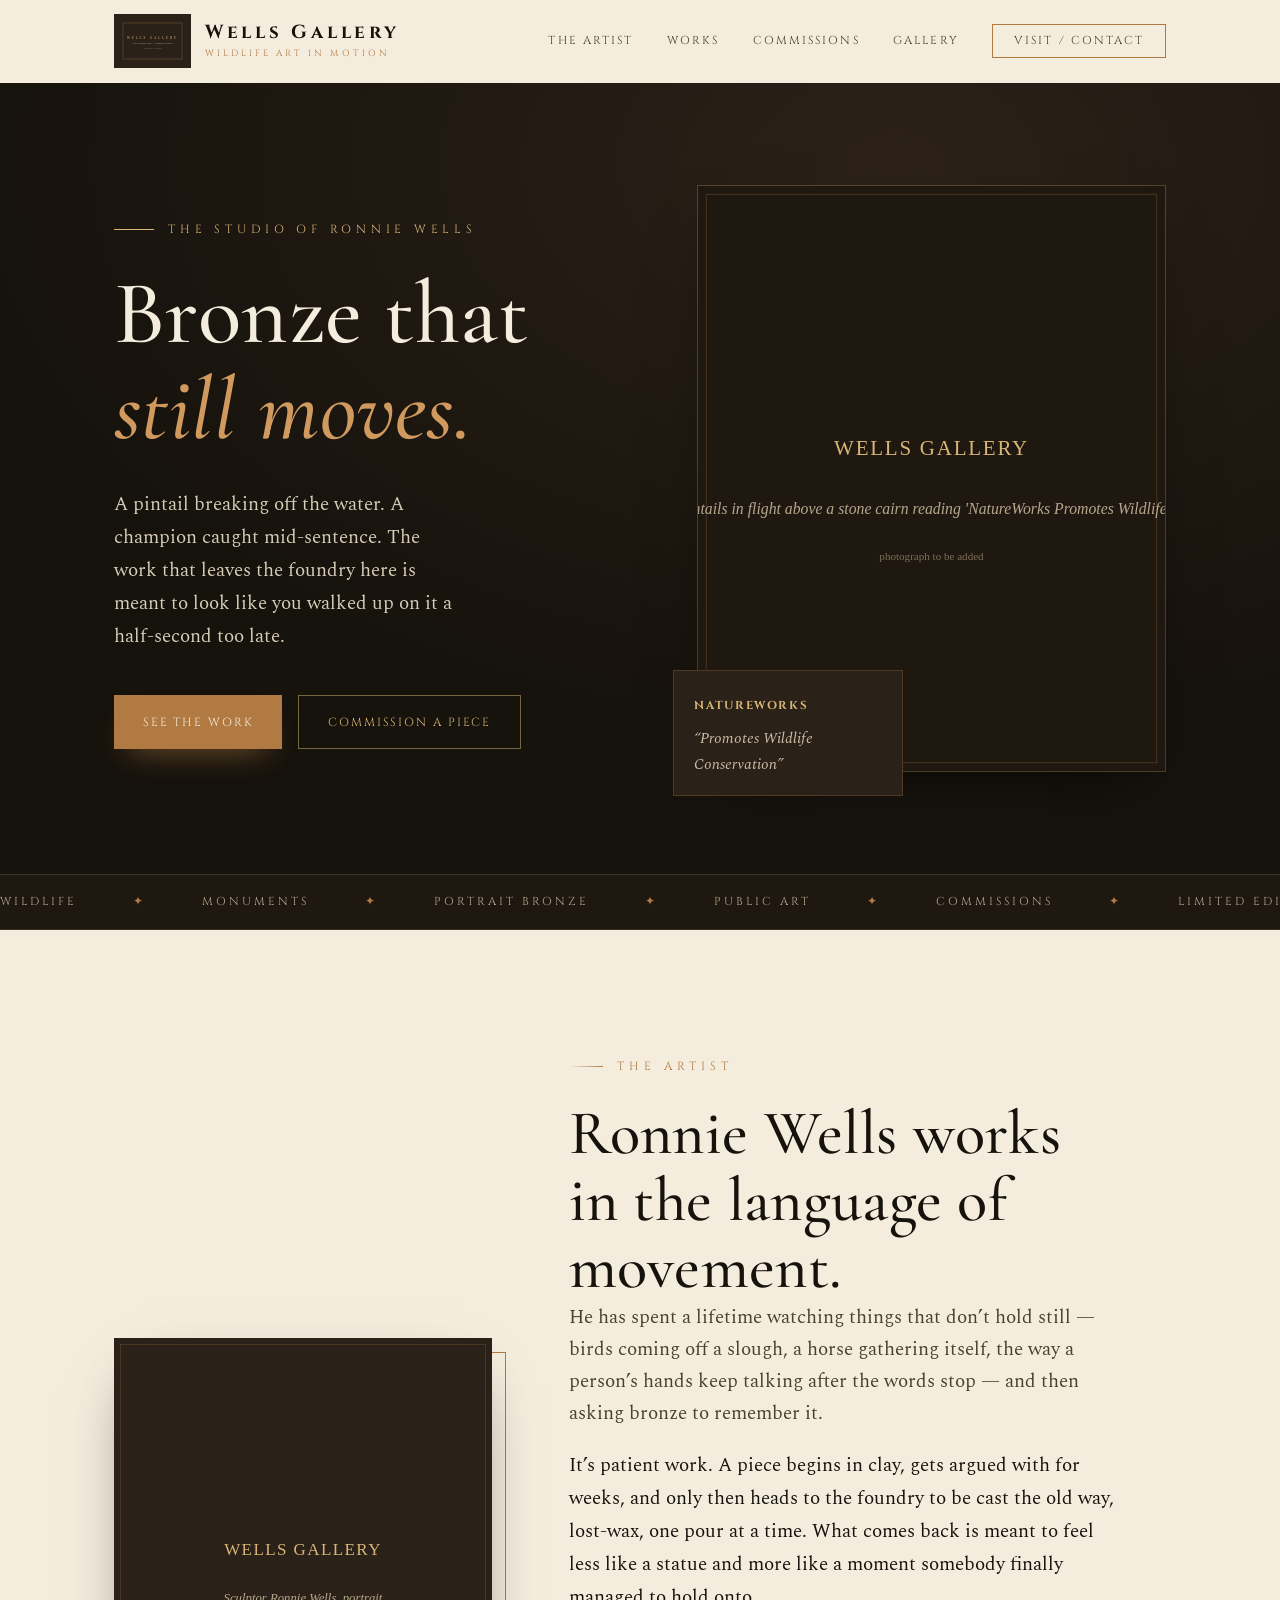
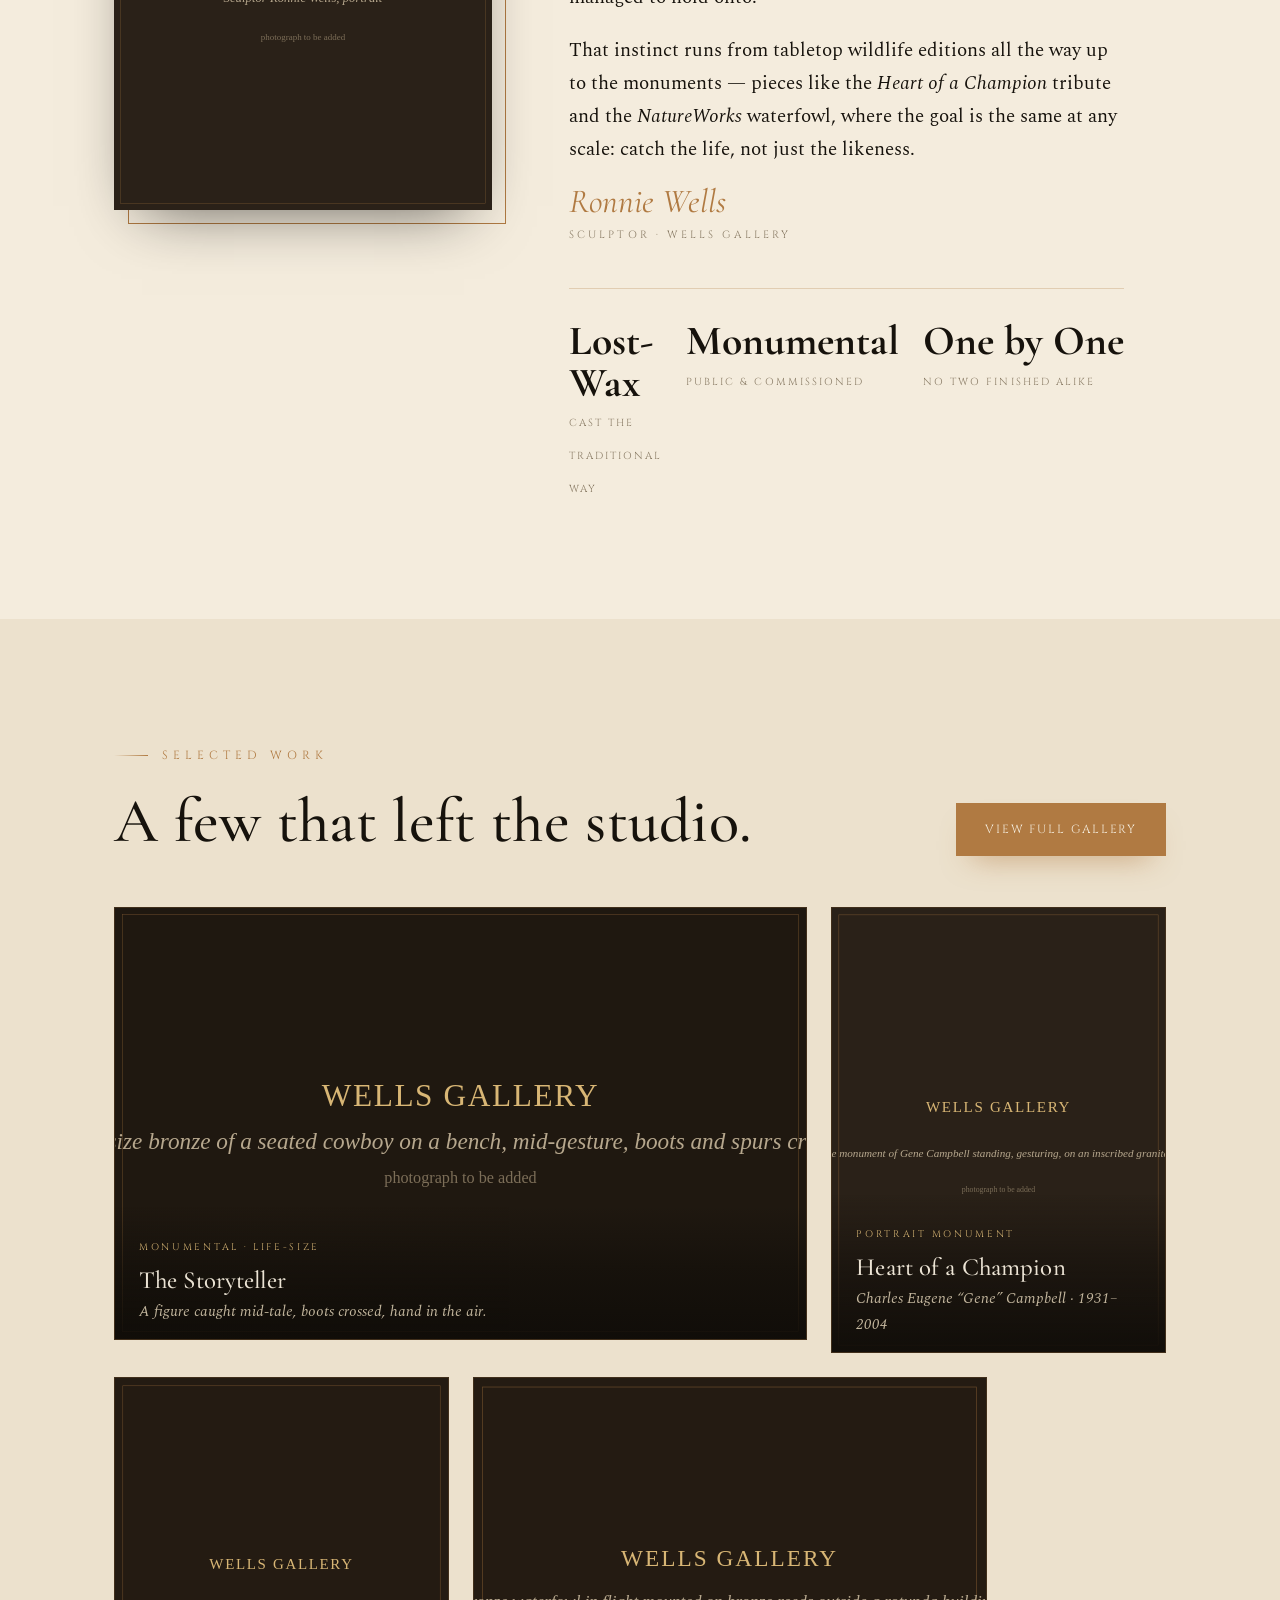
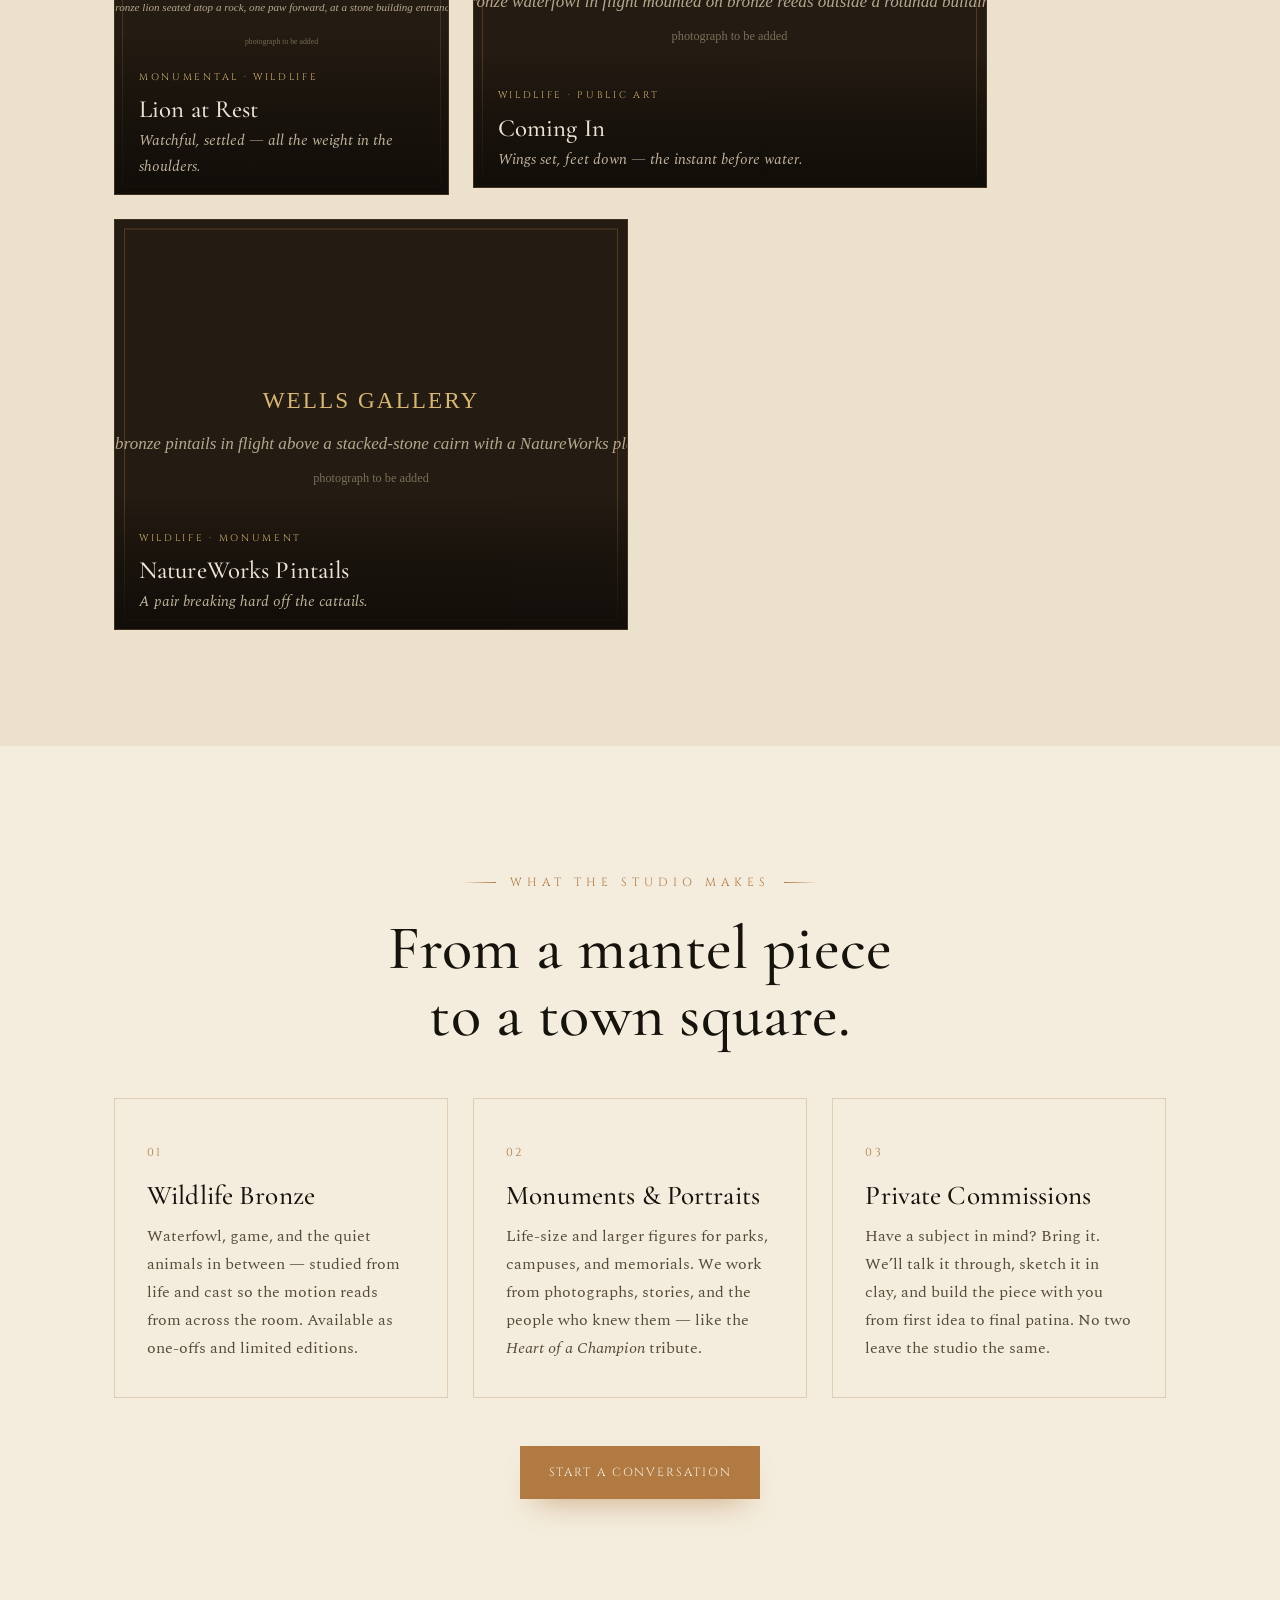
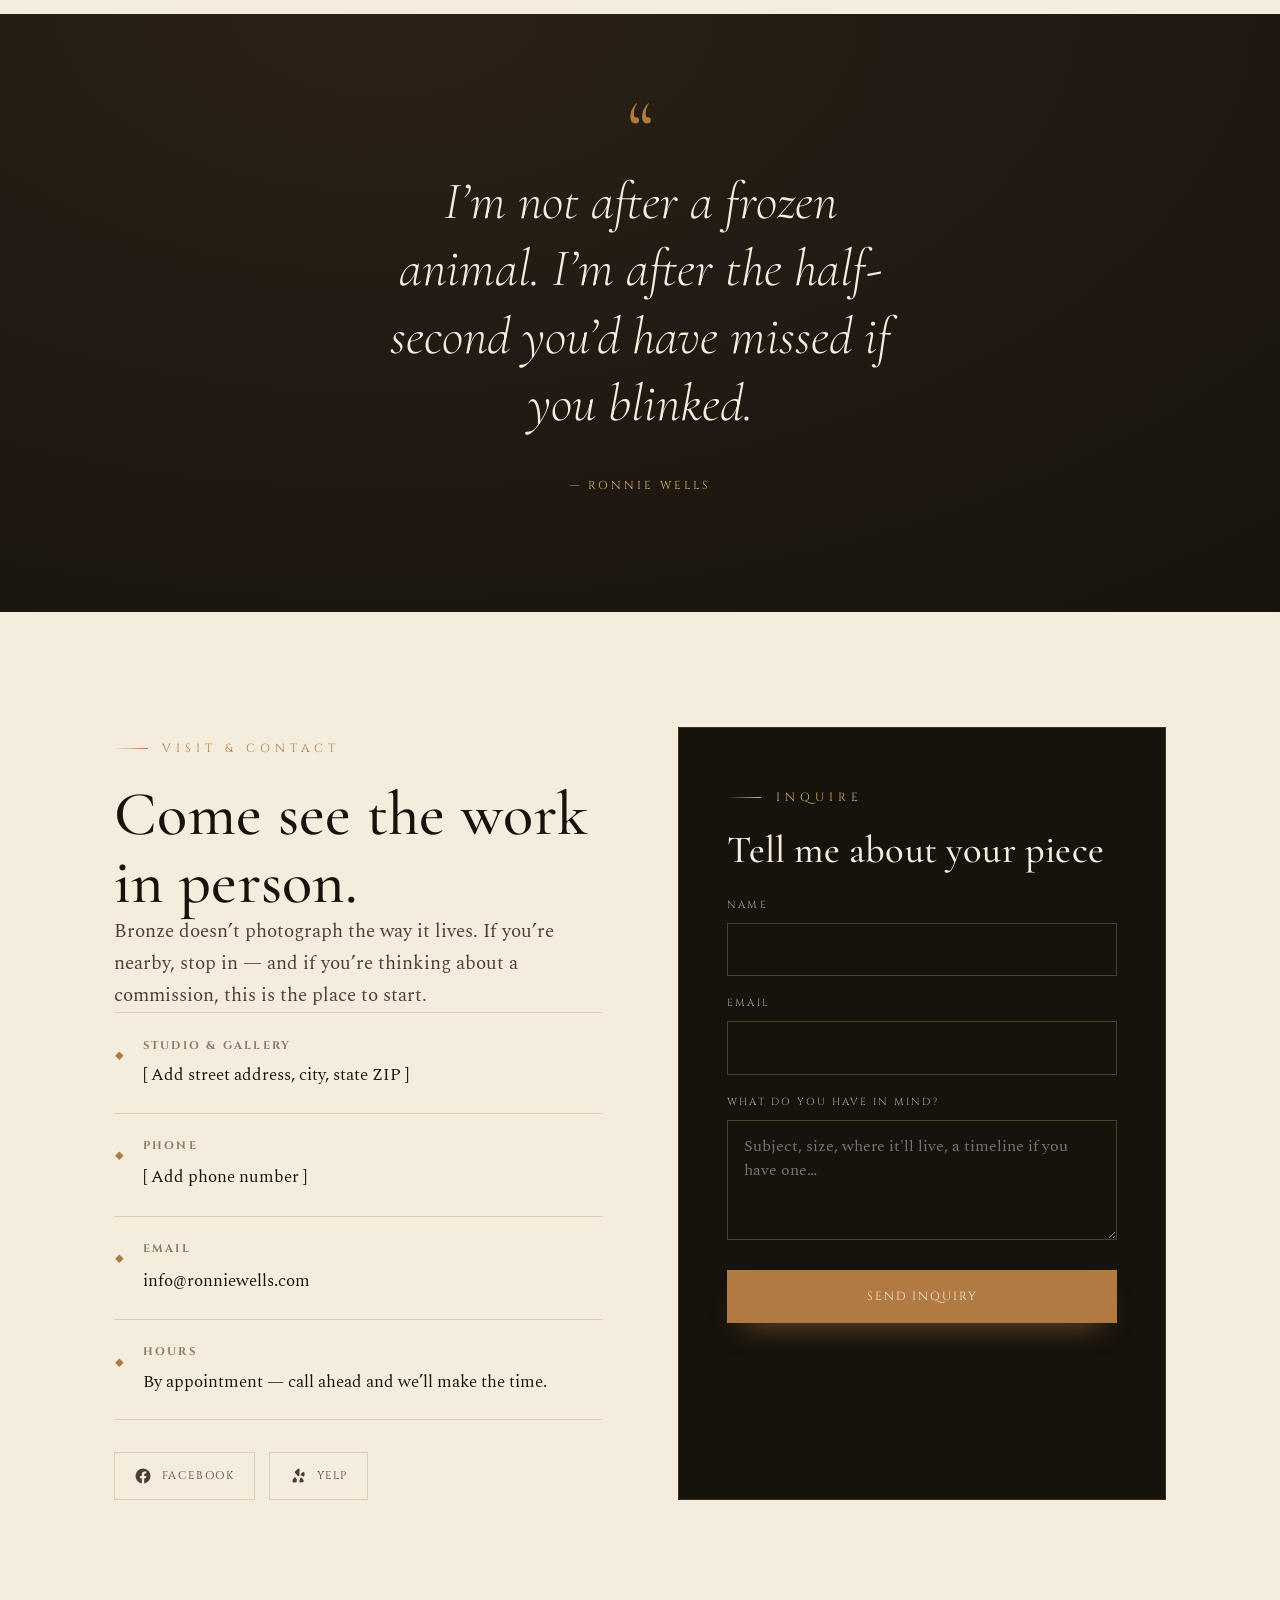
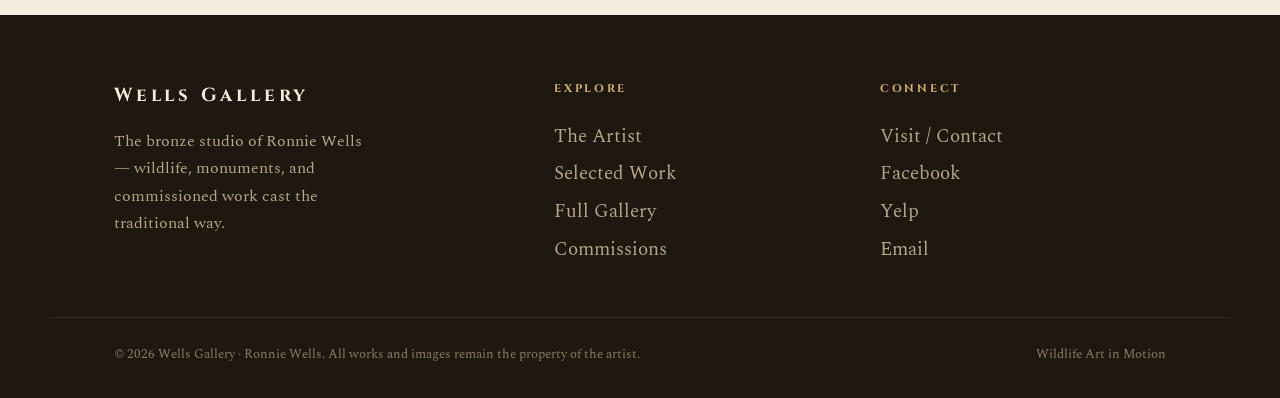
==== index.html @ 2840b17d "Build redesigned Wells Gallery website Rebuild ronniewells.com (Wells Gallery — Ronnie Wells, Wildli" ====
<!DOCTYPE html>
<html lang="en">
<head>
<meta charset="UTF-8">
<meta name="viewport" content="width=device-width, initial-scale=1.0">
<title>Wells Gallery — Wildlife Art in Motion | Bronze Sculpture by Ronnie Wells</title>
<meta name="description" content="Wells Gallery is the bronze studio of sculptor Ronnie Wells — wildlife, monumental, and commissioned bronze work that catches a living thing in mid-motion. Visit the gallery or commission a piece.">
<meta name="author" content="Ronnie Wells — Wells Gallery">

<!-- Open Graph -->
<meta property="og:title" content="Wells Gallery — Wildlife Art in Motion">
<meta property="og:description" content="Monumental and wildlife bronze sculpture by Ronnie Wells.">
<meta property="og:type" content="website">
<meta property="og:image" content="assets/images/heart-of-a-champion.jpg">

<link rel="icon" href="assets/images/favicon.png">
<link rel="preconnect" href="https://fonts.googleapis.com">
<link rel="preconnect" href="https://fonts.gstatic.com" crossorigin>
<!-- Typography: Cinzel (engraved monument caps) · Cormorant Garamond (display) · Spectral (text) -->
<link href="https://fonts.googleapis.com/css2?family=Cinzel:wght@400;500;600;700&family=Cormorant+Garamond:ital,wght@0,400;0,500;1,400;1,500&family=Spectral:ital,wght@0,300;0,400;0,500;1,400&display=swap" rel="stylesheet">
<link rel="stylesheet" href="assets/css/style.css">
</head>
<body>

<!-- ================= HEADER ================= -->
<header class="site-header">
  <div class="wrap nav">
    <a class="brand" href="index.html" aria-label="Wells Gallery — home">
      <!-- LOGO: drop the original Wells Gallery logo in as assets/images/logo.png -->
      <img class="brand__logo" src="assets/images/logo.png" width="120" height="84" alt="Wells Gallery logo — a pintail in flight" data-fallback="logo">
      <span class="brand__type">
        <span class="brand__name">Wells Gallery</span>
        <span class="brand__tag">Wildlife Art in Motion</span>
      </span>
    </a>

    <nav class="nav__links" aria-label="Primary">
      <a href="#about">The Artist</a>
      <a href="#works">Works</a>
      <a href="#commissions">Commissions</a>
      <a href="gallery.html">Gallery</a>
      <a href="#visit" class="nav__cta">Visit / Contact</a>
    </nav>

    <button class="nav__toggle" aria-label="Menu" aria-expanded="false" aria-controls="primary">
      <span></span><span></span><span></span>
    </button>
  </div>
</header>

<!-- ================= HERO ================= -->
<section class="hero">
  <div class="wrap hero__grid">
    <div class="reveal">
      <span class="hero__kicker">The Studio of Ronnie Wells</span>
      <h1 class="h-xl">Bronze that<br><em>still moves.</em></h1>
      <p class="hero__copy">A pintail breaking off the water. A champion caught mid-sentence. The work that leaves the foundry here is meant to look like you walked up on it a half-second too late.</p>
      <div class="hero__actions">
        <a href="#works" class="btn btn--solid">See the Work</a>
        <a href="#commissions" class="btn btn--ghost">Commission a Piece</a>
      </div>
    </div>

    <figure class="hero__figure reveal">
      <!-- Use the NatureWorks pintail monument as the hero, or swap for your favorite -->
      <img src="assets/images/natureworks-ducks.jpg" width="800" height="1000"
           alt="Two bronze pintails in flight above a stone cairn reading 'NatureWorks Promotes Wildlife Conservation'"
           data-fallback="NatureWorks — pintails in flight">
      <figcaption class="hero__plate">
        <b>NatureWorks</b>
        <span>“Promotes Wildlife Conservation”</span>
      </figcaption>
    </figure>
  </div>
</section>

<!-- ================= MARQUEE STRIP ================= -->
<div class="strip" aria-hidden="true">
  <div class="strip__row">
    <span>Wildlife</span><span>Monuments</span><span>Portrait Bronze</span><span>Public Art</span>
    <span>Commissions</span><span>Limited Editions</span><span>Wildlife</span><span>Monuments</span>
    <span>Portrait Bronze</span><span>Public Art</span><span>Commissions</span><span>Limited Editions</span>
  </div>
</div>

<!-- ================= ABOUT ================= -->
<section class="section" id="about">
  <div class="wrap about__grid">
    <figure class="about__figure reveal">
      <img src="assets/images/ronnie-wells-portrait.jpg" width="800" height="1000"
           alt="Sculptor Ronnie Wells, portrait" data-fallback="Ronnie Wells — sculptor">
    </figure>

    <div class="about reveal">
      <span class="eyebrow">The Artist</span>
      <h2 class="h-lg">Ronnie Wells works in the language of movement.</h2>
      <p class="lead">He has spent a lifetime watching things that don’t hold still — birds coming off a slough, a horse gathering itself, the way a person’s hands keep talking after the words stop — and then asking bronze to remember it.</p>
      <p>It’s patient work. A piece begins in clay, gets argued with for weeks, and only then heads to the foundry to be cast the old way, lost-wax, one pour at a time. What comes back is meant to feel less like a statue and more like a moment somebody finally managed to hold onto.</p>
      <p>That instinct runs from tabletop wildlife editions all the way up to the monuments — pieces like the <em>Heart of a Champion</em> tribute and the <em>NatureWorks</em> waterfowl, where the goal is the same at any scale: catch the life, not just the likeness.</p>
      <p class="signature">Ronnie Wells
        <small>Sculptor · Wells Gallery</small>
      </p>

      <div class="stats">
        <div class="stat"><b>Lost-Wax</b><span>Cast the traditional way</span></div>
        <div class="stat"><b>Monumental</b><span>Public &amp; commissioned</span></div>
        <div class="stat"><b>One&nbsp;by&nbsp;One</b><span>No two finished alike</span></div>
      </div>
    </div>
  </div>
</section>

<!-- ================= FEATURED WORKS ================= -->
<section class="section works" id="works">
  <div class="wrap">
    <div class="works__head">
      <div class="reveal">
        <span class="eyebrow">Selected Work</span>
        <h2 class="h-lg">A few that left the studio.</h2>
      </div>
      <a href="gallery.html" class="btn btn--solid reveal">View Full Gallery</a>
    </div>

    <div class="grid">
      <!-- Each card opens the lightbox; data-* drives the caption -->
      <a class="card card--wide reveal" data-lightbox="assets/images/gus-mccrae-bench.jpg"
         data-title="The Storyteller" data-meta="Life-size seated bronze · “Uva Uvam Vivendo Varia Fit”">
        <img src="assets/images/gus-mccrae-bench.jpg" width="1280" height="800"
             alt="Life-size bronze of a seated cowboy on a bench, mid-gesture, boots and spurs crossed"
             data-fallback="The Storyteller — seated bronze">
        <span class="card__view">↗</span>
        <div class="card__body">
          <span class="card__kicker">Monumental · Life-size</span>
          <h3 class="card__title">The Storyteller</h3>
          <p class="card__meta">A figure caught mid-tale, boots crossed, hand in the air.</p>
        </div>
      </a>

      <a class="card card--tall reveal" data-lightbox="assets/images/heart-of-a-champion.jpg"
         data-title="Heart of a Champion" data-meta="Monument to Charles Eugene “Gene” Campbell, 1931–2004">
        <img src="assets/images/heart-of-a-champion.jpg" width="600" height="800"
             alt="Bronze monument of Gene Campbell standing, gesturing, on an inscribed granite base"
             data-fallback="Heart of a Champion">
        <span class="card__view">↗</span>
        <div class="card__body">
          <span class="card__kicker">Portrait Monument</span>
          <h3 class="card__title">Heart of a Champion</h3>
          <p class="card__meta">Charles Eugene “Gene” Campbell · 1931–2004</p>
        </div>
      </a>

      <a class="card card--std reveal" data-lightbox="assets/images/lion.jpg"
         data-title="Lion at Rest" data-meta="Monumental bronze · entry guardian">
        <img src="assets/images/lion.jpg" width="600" height="750"
             alt="Bronze lion seated atop a rock, one paw forward, at a stone building entrance"
             data-fallback="Lion at Rest">
        <span class="card__view">↗</span>
        <div class="card__body">
          <span class="card__kicker">Monumental · Wildlife</span>
          <h3 class="card__title">Lion at Rest</h3>
          <p class="card__meta">Watchful, settled — all the weight in the shoulders.</p>
        </div>
      </a>

      <a class="card card--half reveal" data-lightbox="assets/images/flying-geese-monument.jpg"
         data-title="Coming In" data-meta="Waterfowl group · architectural installation">
        <img src="assets/images/flying-geese-monument.jpg" width="750" height="600"
             alt="Bronze waterfowl in flight mounted on bronze reeds outside a rotunda building"
             data-fallback="Coming In — waterfowl">
        <span class="card__view">↗</span>
        <div class="card__body">
          <span class="card__kicker">Wildlife · Public Art</span>
          <h3 class="card__title">Coming In</h3>
          <p class="card__meta">Wings set, feet down — the instant before water.</p>
        </div>
      </a>

      <a class="card card--half reveal" data-lightbox="assets/images/natureworks-ducks.jpg"
         data-title="NatureWorks Pintails" data-meta="Stone &amp; bronze · “Promotes Wildlife Conservation”">
        <img src="assets/images/natureworks-ducks.jpg" width="750" height="600"
             alt="Two bronze pintails in flight above a stacked-stone cairn with a NatureWorks plaque"
             data-fallback="NatureWorks Pintails">
        <span class="card__view">↗</span>
        <div class="card__body">
          <span class="card__kicker">Wildlife · Monument</span>
          <h3 class="card__title">NatureWorks Pintails</h3>
          <p class="card__meta">A pair breaking hard off the cattails.</p>
        </div>
      </a>
    </div>
  </div>
</section>

<!-- ================= COMMISSIONS / DISCIPLINES ================= -->
<section class="section" id="commissions">
  <div class="wrap center">
    <span class="eyebrow flank reveal">What the Studio Makes</span>
    <h2 class="h-lg reveal" style="max-width:18ch;margin-inline:auto">From a mantel piece to a town square.</h2>
  </div>
  <div class="wrap">
    <div class="disc__grid">
      <article class="disc reveal">
        <span class="disc__no">01</span>
        <h3>Wildlife Bronze</h3>
        <p>Waterfowl, game, and the quiet animals in between — studied from life and cast so the motion reads from across the room. Available as one-offs and limited editions.</p>
      </article>
      <article class="disc reveal">
        <span class="disc__no">02</span>
        <h3>Monuments &amp; Portraits</h3>
        <p>Life-size and larger figures for parks, campuses, and memorials. We work from photographs, stories, and the people who knew them — like the <em>Heart of a Champion</em> tribute.</p>
      </article>
      <article class="disc reveal">
        <span class="disc__no">03</span>
        <h3>Private Commissions</h3>
        <p>Have a subject in mind? Bring it. We’ll talk it through, sketch it in clay, and build the piece with you from first idea to final patina. No two leave the studio the same.</p>
      </article>
    </div>
    <div class="center" style="margin-top:3rem">
      <a href="#visit" class="btn btn--solid reveal">Start a Conversation</a>
    </div>
  </div>
</section>

<!-- ================= QUOTE ================= -->
<section class="section quote center">
  <div class="wrap">
    <span class="mark">“</span>
    <blockquote class="reveal">I’m not after a frozen animal. I’m after the half-second you’d have missed if you blinked.</blockquote>
    <cite class="reveal">— Ronnie Wells</cite>
  </div>
</section>

<!-- ================= VISIT / CONTACT ================= -->
<section class="section" id="visit">
  <div class="wrap visit__grid">
    <div class="reveal">
      <span class="eyebrow">Visit &amp; Contact</span>
      <h2 class="h-lg">Come see the work in person.</h2>
      <p class="lead">Bronze doesn’t photograph the way it lives. If you’re nearby, stop in — and if you’re thinking about a commission, this is the place to start.</p>

      <!-- TODO: replace the bracketed details with the gallery's real info -->
      <div class="info-row">
        <span class="ic" aria-hidden="true">◆</span>
        <div>
          <b>Studio &amp; Gallery</b>
          <p>[ Add street address, city, state ZIP ]</p>
        </div>
      </div>
      <div class="info-row">
        <span class="ic" aria-hidden="true">◆</span>
        <div>
          <b>Phone</b>
          <!-- replace the tel: number too -->
          <a href="tel:+10000000000">[ Add phone number ]</a>
        </div>
      </div>
      <div class="info-row">
        <span class="ic" aria-hidden="true">◆</span>
        <div>
          <b>Email</b>
          <a href="mailto:info@ronniewells.com">info@ronniewells.com</a>
        </div>
      </div>
      <div class="info-row">
        <span class="ic" aria-hidden="true">◆</span>
        <div>
          <b>Hours</b>
          <p>By appointment — call ahead and we’ll make the time.</p>
        </div>
      </div>

      <!-- SOCIAL: paste the real Facebook + Yelp page URLs into href="" -->
      <div class="socials">
        <a class="social" href="https://www.facebook.com/" target="_blank" rel="noopener" aria-label="Wells Gallery on Facebook">
          <svg viewBox="0 0 24 24" fill="currentColor" aria-hidden="true"><path d="M22 12a10 10 0 1 0-11.6 9.9v-7H7.9V12h2.5V9.8c0-2.5 1.5-3.9 3.8-3.9 1.1 0 2.2.2 2.2.2v2.5h-1.2c-1.2 0-1.6.8-1.6 1.6V12h2.7l-.4 2.9h-2.3v7A10 10 0 0 0 22 12z"/></svg>
          Facebook
        </a>
        <a class="social" href="https://www.yelp.com/" target="_blank" rel="noopener" aria-label="Wells Gallery on Yelp">
          <svg viewBox="0 0 24 24" fill="currentColor" aria-hidden="true"><path d="M12.3 2.1c1 .2 1.7.5 1.8 1.2.1.4 0 .9-.2 5.6-.1 2.1-.2 3-.6 3.3-.5.5-1.2.3-1.9-.4L8.5 8.3c-.7-.8-.9-1.4-.6-2 .6-1.2 3.1-2.7 4.4-4.2zM7.6 13.8c.8-.2 1.3.2 1.6 1l1.1 3.4c.3.9.2 1.5-.3 1.9-.9.7-3.9.5-5-.4-.5-.4-.6-1-.4-1.6.5-1.4 2.2-3.9 3-4.3zm8.8.2c.9.3 2.7 2.8 3.2 4.2.2.6.1 1.2-.4 1.6-1 .9-4 1.2-4.9.5-.5-.4-.6-1-.3-1.9l1-3.3c.3-.8.7-1.2 1.4-1.1zm-.2-2.3c-.7-.2-1-.8-.8-1.6.2-.9 2.4-3 3.5-3.4.6-.2 1.2 0 1.5.6.6 1.1.5 4.1-.3 4.9-.4.4-1 .4-1.7 0l-2.2-1.1zM9.9 15.8c.7.3.9.9.6 1.7-.4 1-2.3 2.9-3.4 3.3-.6.2-1.2 0-1.5-.6-.5-1.1-.3-4.1.5-4.8.4-.4 1-.4 1.7 0l2.1 1.1z"/></svg>
          Yelp
        </a>
      </div>
    </div>

    <div class="visit__card reveal">
      <span class="eyebrow">Inquire</span>
      <h3 class="h-md" style="color:var(--cream);margin-bottom:1.6rem">Tell me about your piece</h3>
      <!-- TODO: point action= at your form handler (Formspree, Netlify Forms, etc.) -->
      <form action="#" method="post" onsubmit="return false">
        <label class="field"><span>Name</span><input type="text" name="name" autocomplete="name" required></label>
        <label class="field"><span>Email</span><input type="email" name="email" autocomplete="email" required></label>
        <label class="field"><span>What do you have in mind?</span><textarea name="message" placeholder="Subject, size, where it'll live, a timeline if you have one…"></textarea></label>
        <button type="submit" class="btn btn--solid" style="width:100%;justify-content:center">Send Inquiry</button>
      </form>
    </div>
  </div>
</section>

<!-- ================= FOOTER ================= -->
<footer class="site-footer">
  <div class="wrap footer__grid">
    <div class="footer__brand">
      <span class="brand__name">Wells Gallery</span>
      <p>The bronze studio of Ronnie Wells — wildlife, monuments, and commissioned work cast the traditional way.</p>
    </div>
    <div>
      <h4>Explore</h4>
      <a href="#about">The Artist</a><br>
      <a href="#works">Selected Work</a><br>
      <a href="gallery.html">Full Gallery</a><br>
      <a href="#commissions">Commissions</a>
    </div>
    <div>
      <h4>Connect</h4>
      <a href="#visit">Visit / Contact</a><br>
      <a href="https://www.facebook.com/" target="_blank" rel="noopener">Facebook</a><br>
      <a href="https://www.yelp.com/" target="_blank" rel="noopener">Yelp</a><br>
      <a href="mailto:info@ronniewells.com">Email</a>
    </div>
  </div>
  <div class="wrap footer__bottom">
    <span>© <span data-year>2026</span> Wells Gallery · Ronnie Wells. All works and images remain the property of the artist.</span>
    <span>Wildlife Art in Motion</span>
  </div>
</footer>

<script src="assets/js/main.js"></script>
</body>
</html>
---- assets/css/style.css ----
/* =====================================================================
   Wells Gallery — Wildlife Art in Motion
   The bronze studio of Ronnie Wells
   ---------------------------------------------------------------------
   Type:   Cinzel (inscriptional caps, for monument lettering)
           Cormorant Garamond (large elegant headings)
           Spectral (warm body serif)
   Palette: foundry bronze, weathered patina, parchment, warm ink
   ===================================================================== */

:root {
  /* color */
  --ink:        #16120c;
  --ink-2:      #1f1810;
  --ink-3:      #2a2118;
  --bronze:     #b07a42;
  --bronze-lit: #d09a5e;
  --gold:       #d8b675;
  --patina:     #6f9484;
  --patina-dk:  #46685c;
  --cream:      #f4ecdd;
  --parchment:  #ece1cd;
  --sand:       #d9c9ad;
  --muted:      #8a7c66;
  --muted-2:    #b6a78d;
  --line:       rgba(176, 122, 66, 0.28);

  /* type */
  --display: "Cinzel", Georgia, serif;
  --serif:   "Cormorant Garamond", Georgia, serif;
  --body:    "Spectral", Georgia, "Times New Roman", serif;

  /* metrics */
  --wrap: 1180px;
  --gutter: clamp(1.25rem, 5vw, 4rem);
  --radius: 2px;
  --shadow: 0 24px 60px -28px rgba(0, 0, 0, 0.65);
}

/* ---------- reset ---------- */
*, *::before, *::after { box-sizing: border-box; }
* { margin: 0; }
html { scroll-behavior: smooth; -webkit-text-size-adjust: 100%; }
body {
  font-family: var(--body);
  font-size: clamp(1.02rem, 0.55vw + 0.92rem, 1.18rem);
  line-height: 1.75;
  color: var(--ink);
  background: var(--cream);
  -webkit-font-smoothing: antialiased;
  text-rendering: optimizeLegibility;
}
img { display: block; max-width: 100%; height: auto; }
a { color: inherit; text-decoration: none; }
ul { list-style: none; padding: 0; }
button { font: inherit; cursor: pointer; border: 0; background: none; color: inherit; }
::selection { background: var(--bronze); color: var(--cream); }

/* ---------- layout helpers ---------- */
.wrap { width: 100%; max-width: var(--wrap); margin-inline: auto; padding-inline: var(--gutter); }
.section { padding-block: clamp(4.5rem, 9vw, 8.5rem); }
.center { text-align: center; }

.eyebrow {
  font-family: var(--display);
  font-size: 0.74rem;
  letter-spacing: 0.42em;
  text-transform: uppercase;
  color: var(--bronze);
  display: inline-flex;
  align-items: center;
  gap: 0.9rem;
  margin-bottom: 1.4rem;
}
.eyebrow::before,
.eyebrow.flank::after {
  content: "";
  width: 34px;
  height: 1px;
  background: linear-gradient(90deg, transparent, var(--bronze));
}
.eyebrow.flank::after { background: linear-gradient(90deg, var(--bronze), transparent); }

h1, h2, h3 { font-family: var(--serif); font-weight: 500; line-height: 1.08; letter-spacing: 0.005em; }
.h-xl { font-size: clamp(2.9rem, 7vw, 5.6rem); }
.h-lg { font-size: clamp(2.3rem, 5vw, 3.9rem); }
.h-md { font-size: clamp(1.7rem, 3vw, 2.4rem); }
.lead { font-size: clamp(1.18rem, 1.4vw, 1.42rem); line-height: 1.7; color: #4a4031; }
.dim  { color: var(--muted); }

/* ============================================================
   HEADER / NAV
   ============================================================ */
.site-header {
  position: sticky; top: 0; z-index: 70;
  background: rgba(244, 236, 221, 0.82);
  backdrop-filter: blur(10px) saturate(120%);
  border-bottom: 1px solid transparent;
  transition: border-color .4s ease, background .4s ease, box-shadow .4s ease;
}
.site-header.scrolled {
  border-bottom-color: var(--line);
  box-shadow: 0 10px 30px -24px rgba(0,0,0,.5);
}
.nav {
  display: flex; align-items: center; justify-content: space-between;
  gap: 1.5rem; min-height: 82px;
}
.brand { display: flex; align-items: center; gap: 0.85rem; }
.brand__logo { height: 54px; width: auto; }
.brand__type { display: flex; flex-direction: column; line-height: 1; }
.brand__name {
  font-family: var(--display); font-weight: 700;
  font-size: 1.18rem; letter-spacing: 0.2em; color: var(--ink);
}
.brand__tag {
  font-family: var(--display); font-size: 0.56rem;
  letter-spacing: 0.34em; text-transform: uppercase; color: var(--bronze);
  margin-top: 0.4rem;
}
.nav__links { display: flex; align-items: center; gap: 2.1rem; }
.nav__links a {
  font-family: var(--display); font-size: 0.72rem; letter-spacing: 0.18em;
  text-transform: uppercase; color: #4a4031; position: relative; padding-block: 0.4rem;
  transition: color .25s ease;
}
.nav__links a::after {
  content: ""; position: absolute; left: 0; bottom: 0; height: 1px; width: 0;
  background: var(--bronze); transition: width .3s ease;
}
.nav__links a:hover { color: var(--bronze); }
.nav__links a:hover::after { width: 100%; }
.nav__cta {
  font-family: var(--display); font-size: 0.7rem; letter-spacing: 0.16em;
  text-transform: uppercase; padding: 0.72rem 1.3rem;
  border: 1px solid var(--bronze); color: var(--bronze);
  transition: background .3s ease, color .3s ease;
}
.nav__cta:hover { background: var(--bronze); color: var(--cream); }

.nav__toggle { display: none; width: 30px; height: 22px; position: relative; }
.nav__toggle span { position: absolute; left: 0; height: 2px; width: 100%; background: var(--ink); transition: .3s ease; }
.nav__toggle span:nth-child(1) { top: 0; }
.nav__toggle span:nth-child(2) { top: 10px; }
.nav__toggle span:nth-child(3) { top: 20px; }
body.nav-open .nav__toggle span:nth-child(1) { top: 10px; transform: rotate(45deg); }
body.nav-open .nav__toggle span:nth-child(2) { opacity: 0; }
body.nav-open .nav__toggle span:nth-child(3) { top: 10px; transform: rotate(-45deg); }

/* ============================================================
   HERO
   ============================================================ */
.hero {
  position: relative; color: var(--cream);
  background: radial-gradient(120% 120% at 70% 10%, #2b2118 0%, var(--ink) 60%);
  overflow: hidden;
}
.hero__grid {
  display: grid; grid-template-columns: 1.05fr 0.95fr;
  align-items: center; gap: clamp(2rem, 5vw, 5rem);
  padding-block: clamp(4rem, 8vw, 7.5rem);
}
.hero__kicker {
  font-family: var(--display); font-size: 0.74rem; letter-spacing: 0.4em;
  text-transform: uppercase; color: var(--gold); margin-bottom: 1.6rem;
  display: inline-flex; align-items: center; gap: 0.9rem;
}
.hero__kicker::before { content: ""; width: 40px; height: 1px; background: var(--gold); }
.hero h1 { color: var(--cream); }
.hero h1 em { font-style: italic; color: var(--bronze-lit); }
.hero__copy { max-width: 34ch; margin-top: 1.8rem; color: #d8cdb8; font-size: 1.18rem; }
.hero__actions { display: flex; flex-wrap: wrap; gap: 1rem; margin-top: 2.6rem; }

.btn {
  font-family: var(--display); font-size: 0.74rem; letter-spacing: 0.16em;
  text-transform: uppercase; padding: 1rem 1.8rem; display: inline-flex;
  align-items: center; gap: 0.7rem; transition: transform .25s ease, background .3s ease, color .3s ease, box-shadow .3s ease;
}
.btn--solid { background: var(--bronze); color: var(--cream); box-shadow: 0 16px 30px -16px rgba(176,122,66,.7); }
.btn--solid:hover { background: var(--bronze-lit); transform: translateY(-2px); }
.btn--ghost { border: 1px solid rgba(216,182,117,.5); color: var(--gold); }
.btn--ghost:hover { border-color: var(--gold); background: rgba(216,182,117,.08); transform: translateY(-2px); }

.hero__figure { position: relative; }
.hero__figure img {
  width: 100%; aspect-ratio: 4 / 5; object-fit: cover;
  border: 1px solid rgba(216,182,117,.25);
  box-shadow: var(--shadow);
}
.hero__plate {
  position: absolute; left: -1.5rem; bottom: -1.5rem;
  background: var(--ink-3); border: 1px solid var(--line);
  padding: 1rem 1.3rem; max-width: 230px;
}
.hero__plate b { font-family: var(--display); letter-spacing: .14em; font-size: .72rem; color: var(--gold); text-transform: uppercase; }
.hero__plate span { display: block; font-size: .95rem; color: #cdbfa6; margin-top: .35rem; font-style: italic; }

/* marquee strip */
.strip {
  background: var(--ink-2); color: var(--sand);
  border-block: 1px solid rgba(216,182,117,.16);
  overflow: hidden;
}
.strip__row { display: flex; gap: 3.5rem; padding-block: 1.05rem; white-space: nowrap; animation: drift 38s linear infinite; }
.strip span { font-family: var(--display); letter-spacing: .26em; text-transform: uppercase; font-size: .72rem; color: var(--muted-2); }
.strip span::after { content: "✦"; margin-left: 3.5rem; color: var(--bronze); }
@keyframes drift { to { transform: translateX(-50%); } }

/* ============================================================
   ABOUT
   ============================================================ */
.about__grid { display: grid; grid-template-columns: 0.9fr 1.1fr; gap: clamp(2.5rem, 6vw, 6rem); align-items: center; }
.about__figure { position: relative; }
.about__figure img { width: 100%; aspect-ratio: 4/5; object-fit: cover; box-shadow: var(--shadow); }
.about__figure::after {
  content: ""; position: absolute; inset: 14px -14px -14px 14px; z-index: -1;
  border: 1px solid var(--bronze);
}
.about p + p { margin-top: 1.2rem; }
.signature {
  font-family: var(--serif); font-style: italic; font-size: 2.1rem;
  color: var(--bronze); margin-top: 2rem; line-height: 1;
}
.signature small { display: block; font-family: var(--display); font-style: normal; font-size: .66rem; letter-spacing: .3em; text-transform: uppercase; color: var(--muted); margin-top: .7rem; }

/* stat row */
.stats { display: grid; grid-template-columns: repeat(3, 1fr); gap: 1.5rem; margin-top: 3rem; border-top: 1px solid var(--line); padding-top: 2rem; }
.stat b { font-family: var(--serif); font-size: 2.6rem; color: var(--ink); display: block; line-height: 1; }
.stat span { font-family: var(--display); font-size: .64rem; letter-spacing: .2em; text-transform: uppercase; color: var(--muted); }

/* ============================================================
   FEATURED WORKS / GALLERY GRID
   ============================================================ */
.works { background: var(--parchment); }
.works__head { display: flex; align-items: flex-end; justify-content: space-between; gap: 2rem; flex-wrap: wrap; margin-bottom: 3.2rem; }
.grid {
  display: grid; gap: 1.5rem;
  grid-template-columns: repeat(6, 1fr);
}
.card {
  position: relative; overflow: hidden; background: var(--ink);
  border: 1px solid var(--line); cursor: pointer;
}
.card img { width: 100%; height: 100%; object-fit: cover; transition: transform .9s cubic-bezier(.2,.8,.2,1), filter .6s ease; }
.card:hover img { transform: scale(1.06); filter: brightness(.78); }
.card__body {
  position: absolute; inset: auto 0 0 0; padding: 1.4rem 1.5rem;
  background: linear-gradient(0deg, rgba(15,12,8,.92) 8%, rgba(15,12,8,.55) 55%, transparent);
  color: var(--cream); transform: translateY(8px); opacity: .96; transition: transform .5s ease;
}
.card:hover .card__body { transform: translateY(0); }
.card__kicker { font-family: var(--display); font-size: .6rem; letter-spacing: .28em; text-transform: uppercase; color: var(--gold); }
.card__title { font-family: var(--serif); font-size: 1.55rem; margin-top: .35rem; line-height: 1.1; }
.card__meta { font-size: .92rem; color: #c9bca3; margin-top: .3rem; font-style: italic; }
.card__view {
  position: absolute; top: 1.1rem; right: 1.1rem; width: 42px; height: 42px; border-radius: 50%;
  border: 1px solid rgba(244,236,221,.4); color: var(--cream);
  display: grid; place-items: center; opacity: 0; transform: scale(.8); transition: .4s ease;
  font-size: 1.1rem;
}
.card:hover .card__view { opacity: 1; transform: scale(1); }

/* spans for an editorial mosaic on wide screens */
.card--wide { grid-column: span 4; aspect-ratio: 16/10; }
.card--tall { grid-column: span 2; aspect-ratio: 3/4; }
.card--std  { grid-column: span 2; aspect-ratio: 4/5; }
.card--half { grid-column: span 3; aspect-ratio: 5/4; }

/* ============================================================
   DISCIPLINES / WHAT HE MAKES
   ============================================================ */
.disc__grid { display: grid; grid-template-columns: repeat(3, 1fr); gap: 1.6rem; margin-top: 3rem; }
.disc {
  border: 1px solid var(--line); padding: 2.2rem 2rem; background: var(--cream);
  transition: transform .3s ease, box-shadow .3s ease, border-color .3s ease;
}
.disc:hover { transform: translateY(-4px); box-shadow: var(--shadow); border-color: var(--bronze); }
.disc__no { font-family: var(--display); font-size: .72rem; letter-spacing: .2em; color: var(--bronze); }
.disc h3 { font-size: 1.7rem; margin: .9rem 0 .7rem; }
.disc p { color: #574b3a; font-size: 1rem; }

/* ============================================================
   QUOTE
   ============================================================ */
.quote { background: radial-gradient(120% 140% at 30% 0%, #2b2118, var(--ink)); color: var(--cream); }
.quote blockquote {
  font-family: var(--serif); font-style: italic; font-weight: 300;
  font-size: clamp(1.9rem, 4.2vw, 3.3rem); line-height: 1.28; max-width: 22ch; margin-inline: auto;
}
.quote .mark { font-family: var(--serif); font-size: 5rem; color: var(--bronze); line-height: 0; display: block; height: 2.4rem; }
.quote cite { display: block; font-family: var(--display); font-style: normal; letter-spacing: .26em; text-transform: uppercase; font-size: .72rem; color: var(--gold); margin-top: 2.4rem; }

/* ============================================================
   VISIT / CONTACT
   ============================================================ */
.visit__grid { display: grid; grid-template-columns: 1fr 1fr; gap: clamp(2.5rem, 6vw, 5rem); }
.info-row { display: flex; gap: 1.1rem; padding-block: 1.4rem; border-bottom: 1px solid var(--line); }
.info-row:first-of-type { border-top: 1px solid var(--line); }
.info-row .ic { color: var(--bronze); flex: none; margin-top: .2rem; }
.info-row b { font-family: var(--display); font-size: .7rem; letter-spacing: .2em; text-transform: uppercase; color: var(--muted); display: block; margin-bottom: .3rem; }
.info-row p, .info-row a { font-size: 1.08rem; color: var(--ink); }
.info-row a:hover { color: var(--bronze); }

.socials { display: flex; gap: .9rem; margin-top: 2rem; }
.social {
  display: inline-flex; align-items: center; gap: .6rem;
  font-family: var(--display); font-size: .7rem; letter-spacing: .14em; text-transform: uppercase;
  border: 1px solid var(--line); padding: .8rem 1.2rem; color: #4a4031;
  transition: .3s ease;
}
.social:hover { background: var(--ink); color: var(--cream); border-color: var(--ink); }
.social svg { width: 18px; height: 18px; }

.visit__card {
  background: var(--ink); color: var(--cream); padding: clamp(2rem, 4vw, 3rem);
  border: 1px solid var(--line);
}
.visit__card .eyebrow { color: var(--gold); }
.visit__card .eyebrow::before { background: linear-gradient(90deg, transparent, var(--gold)); }
.field { display: block; margin-bottom: 1.2rem; }
.field span { font-family: var(--display); font-size: .64rem; letter-spacing: .2em; text-transform: uppercase; color: var(--muted-2); display: block; margin-bottom: .5rem; }
.field input, .field textarea {
  width: 100%; background: transparent; border: 1px solid rgba(216,182,117,.28);
  color: var(--cream); padding: .85rem 1rem; font-family: var(--body); font-size: 1rem;
}
.field input:focus, .field textarea:focus { outline: none; border-color: var(--gold); }
.field textarea { resize: vertical; min-height: 120px; }

/* ============================================================
   FOOTER
   ============================================================ */
.site-footer { background: var(--ink-2); color: var(--sand); padding-block: 4rem 2rem; }
.footer__grid { display: grid; grid-template-columns: 1.4fr 1fr 1fr; gap: 2.5rem; }
.footer__grid h4 { font-family: var(--display); font-size: .7rem; letter-spacing: .24em; text-transform: uppercase; color: var(--gold); margin-bottom: 1.2rem; }
.footer__grid a { color: var(--muted-2); transition: color .25s ease; line-height: 2; }
.footer__grid a:hover { color: var(--cream); }
.footer__brand p { color: var(--muted-2); max-width: 32ch; margin-top: 1rem; font-size: .98rem; }
.footer__brand .brand__name { color: var(--cream); }
.footer__bottom {
  margin-top: 3rem; padding-top: 1.6rem; border-top: 1px solid rgba(216,182,117,.14);
  display: flex; justify-content: space-between; gap: 1rem; flex-wrap: wrap;
  font-size: .82rem; color: var(--muted);
}

/* ============================================================
   LIGHTBOX
   ============================================================ */
.lightbox {
  position: fixed; inset: 0; z-index: 200; display: none;
  background: rgba(12,9,6,.94); padding: clamp(1rem, 4vw, 3rem);
  place-items: center;
}
.lightbox.open { display: grid; }
.lightbox__img { max-width: min(92vw, 1000px); max-height: 80vh; object-fit: contain; box-shadow: var(--shadow); }
.lightbox__cap { color: var(--sand); text-align: center; margin-top: 1.2rem; font-style: italic; }
.lightbox__cap b { display: block; font-family: var(--serif); font-style: normal; font-size: 1.5rem; color: var(--cream); margin-bottom: .3rem; }
.lightbox__close { position: fixed; top: 1.5rem; right: 1.8rem; font-size: 2rem; color: var(--sand); line-height: 1; }
.lightbox__nav { position: fixed; top: 50%; transform: translateY(-50%); font-size: 2.6rem; color: var(--sand); padding: 1rem; transition: color .25s ease; }
.lightbox__nav:hover { color: var(--bronze-lit); }
.lightbox__nav.prev { left: .5rem; }
.lightbox__nav.next { right: .5rem; }

/* ============================================================
   PAGE HEADER (gallery.html)
   ============================================================ */
.page-hero {
  background: radial-gradient(120% 120% at 70% 0%, #2b2118, var(--ink));
  color: var(--cream); text-align: center; padding-block: clamp(5rem, 10vw, 9rem) clamp(4rem, 8vw, 7rem);
}
.page-hero h1 { color: var(--cream); }
.page-hero p { color: #d3c7b1; max-width: 50ch; margin: 1.4rem auto 0; }

/* ============================================================
   REVEAL ANIMATION
   ============================================================ */
.reveal { opacity: 0; transform: translateY(26px); transition: opacity .9s ease, transform .9s cubic-bezier(.2,.8,.2,1); }
.reveal.in { opacity: 1; transform: none; }

/* ============================================================
   RESPONSIVE
   ============================================================ */
@media (max-width: 980px) {
  .hero__grid, .about__grid, .visit__grid { grid-template-columns: 1fr; }
  .hero__figure { order: -1; max-width: 460px; }
  .about__figure { max-width: 460px; }
  .footer__grid { grid-template-columns: 1fr 1fr; }
  .grid { grid-template-columns: repeat(4, 1fr); }
  .card--wide { grid-column: span 4; }
  .card--half { grid-column: span 2; }
  .card--tall, .card--std { grid-column: span 2; }
}
@media (max-width: 760px) {
  .nav__links {
    position: fixed; inset: 82px 0 auto 0; flex-direction: column; gap: 0;
    background: var(--cream); border-bottom: 1px solid var(--line);
    padding: 1rem var(--gutter) 1.5rem; transform: translateY(-130%);
    transition: transform .4s cubic-bezier(.2,.8,.2,1); box-shadow: var(--shadow);
  }
  body.nav-open .nav__links { transform: translateY(0); }
  .nav__links a { width: 100%; padding-block: .95rem; border-bottom: 1px solid var(--line); }
  .nav__links a::after { display: none; }
  .nav__cta { margin-top: .8rem; text-align: center; }
  .nav__toggle { display: block; }
  .disc__grid, .stats { grid-template-columns: 1fr; }
  .stats { gap: 1.6rem; }
  .footer__grid { grid-template-columns: 1fr; }
  .grid { grid-template-columns: repeat(2, 1fr); }
  .card--wide, .card--half, .card--tall, .card--std { grid-column: span 2; aspect-ratio: 4/3; }
  .footer__bottom { flex-direction: column; }
}
@media (prefers-reduced-motion: reduce) {
  *, *::before, *::after { animation-duration: .001ms !important; transition-duration: .001ms !important; }
  html { scroll-behavior: auto; }
}
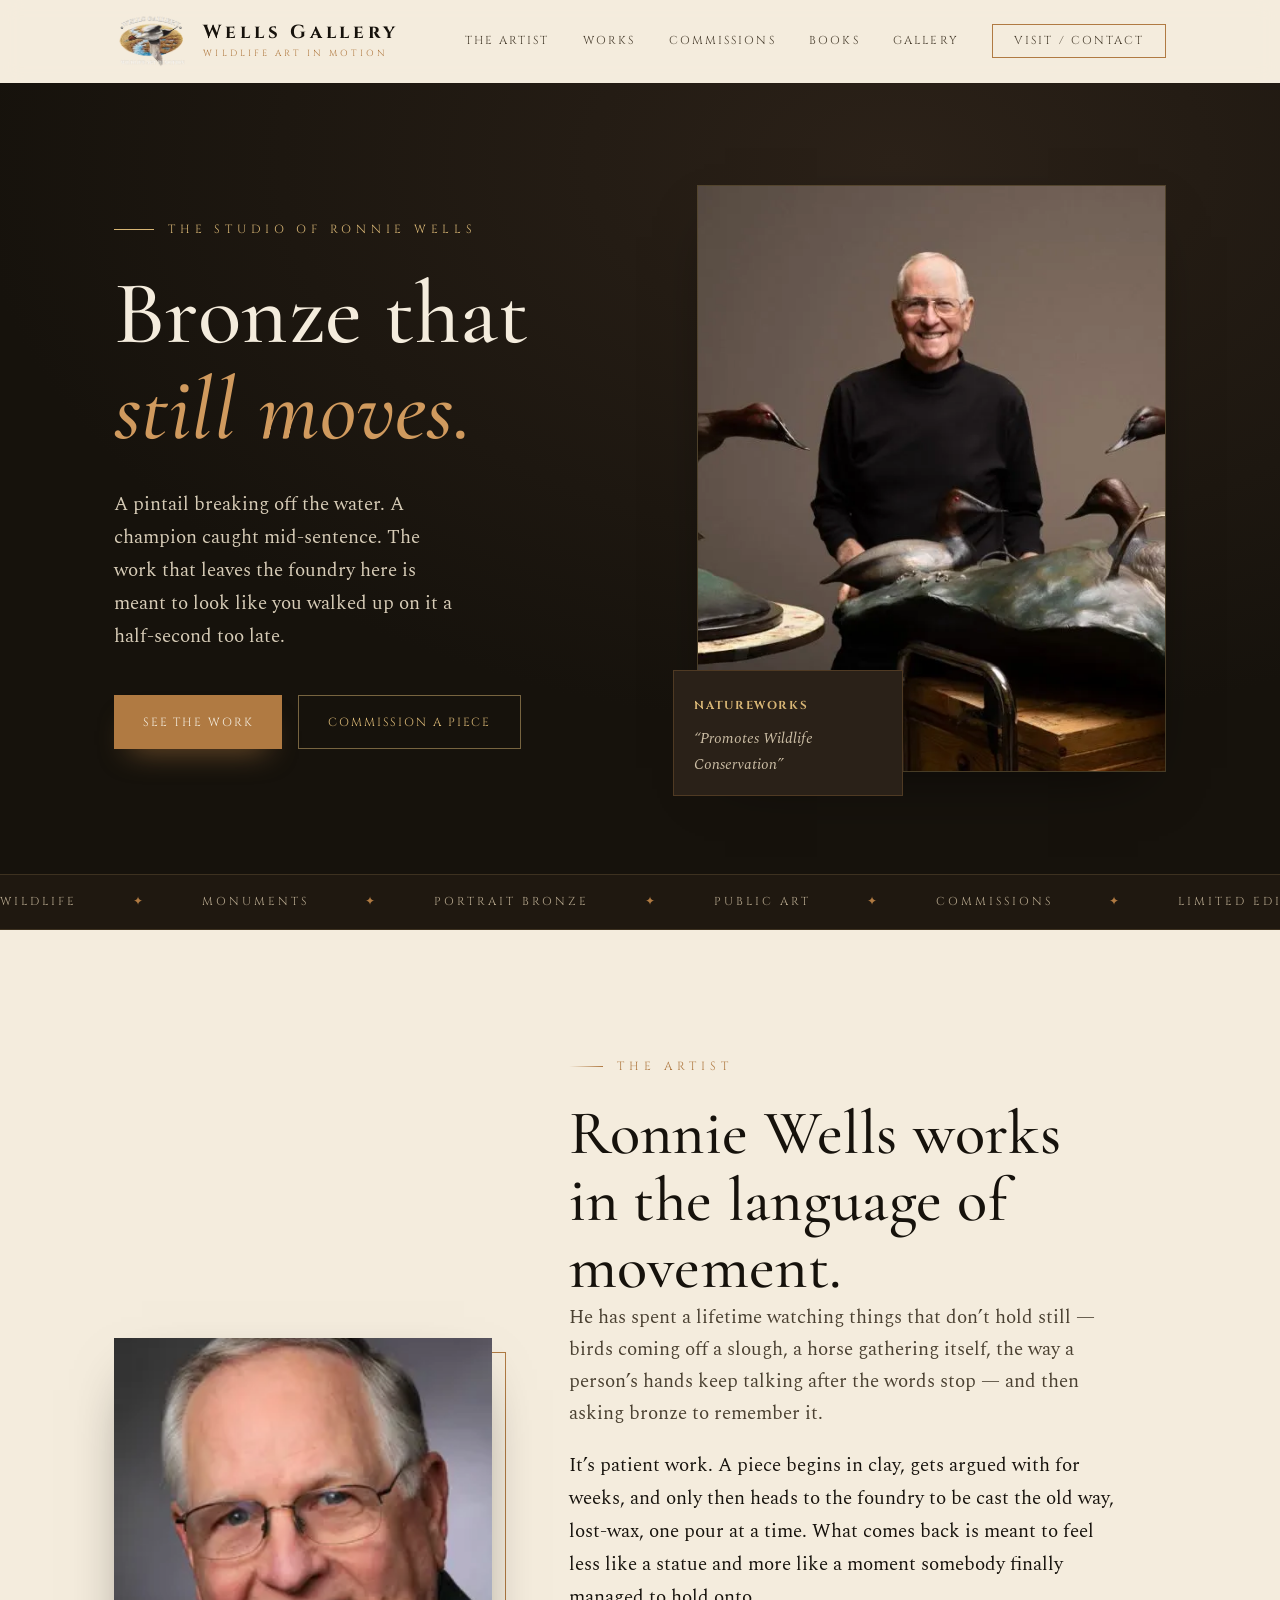
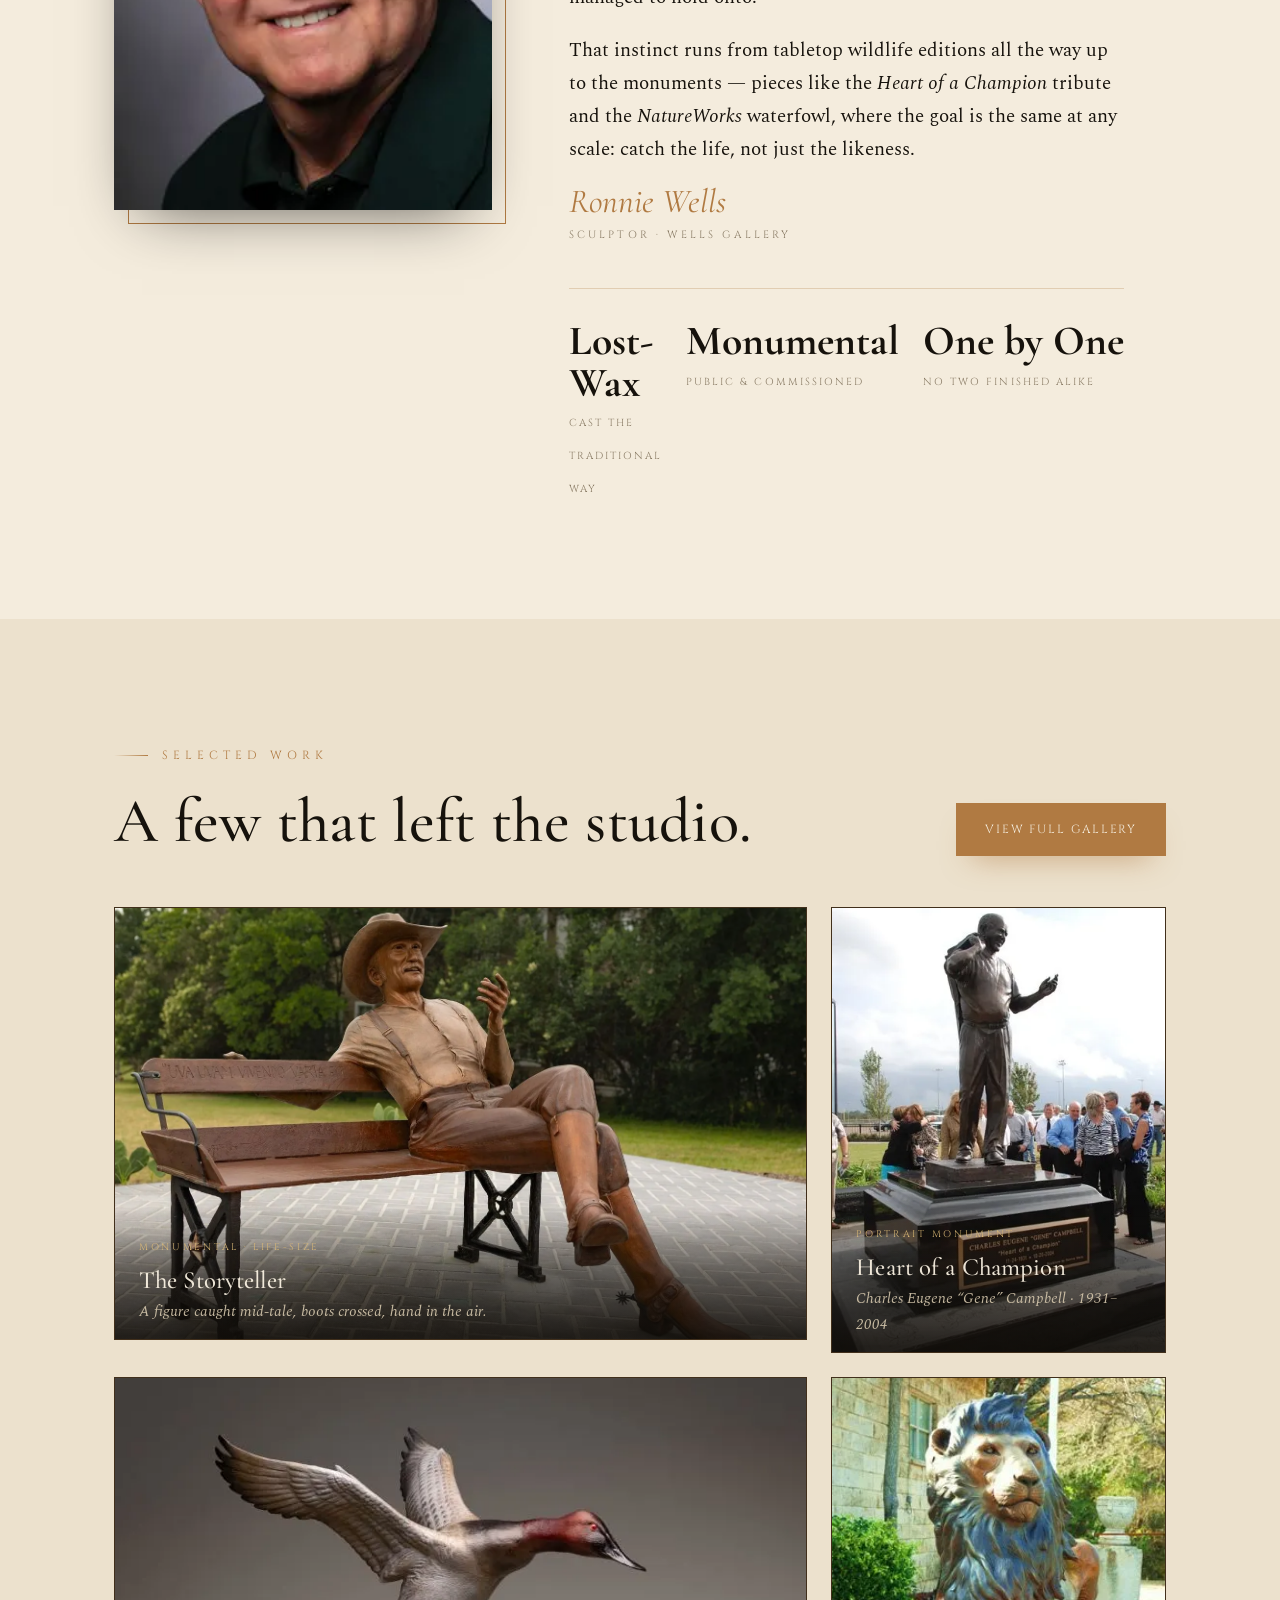
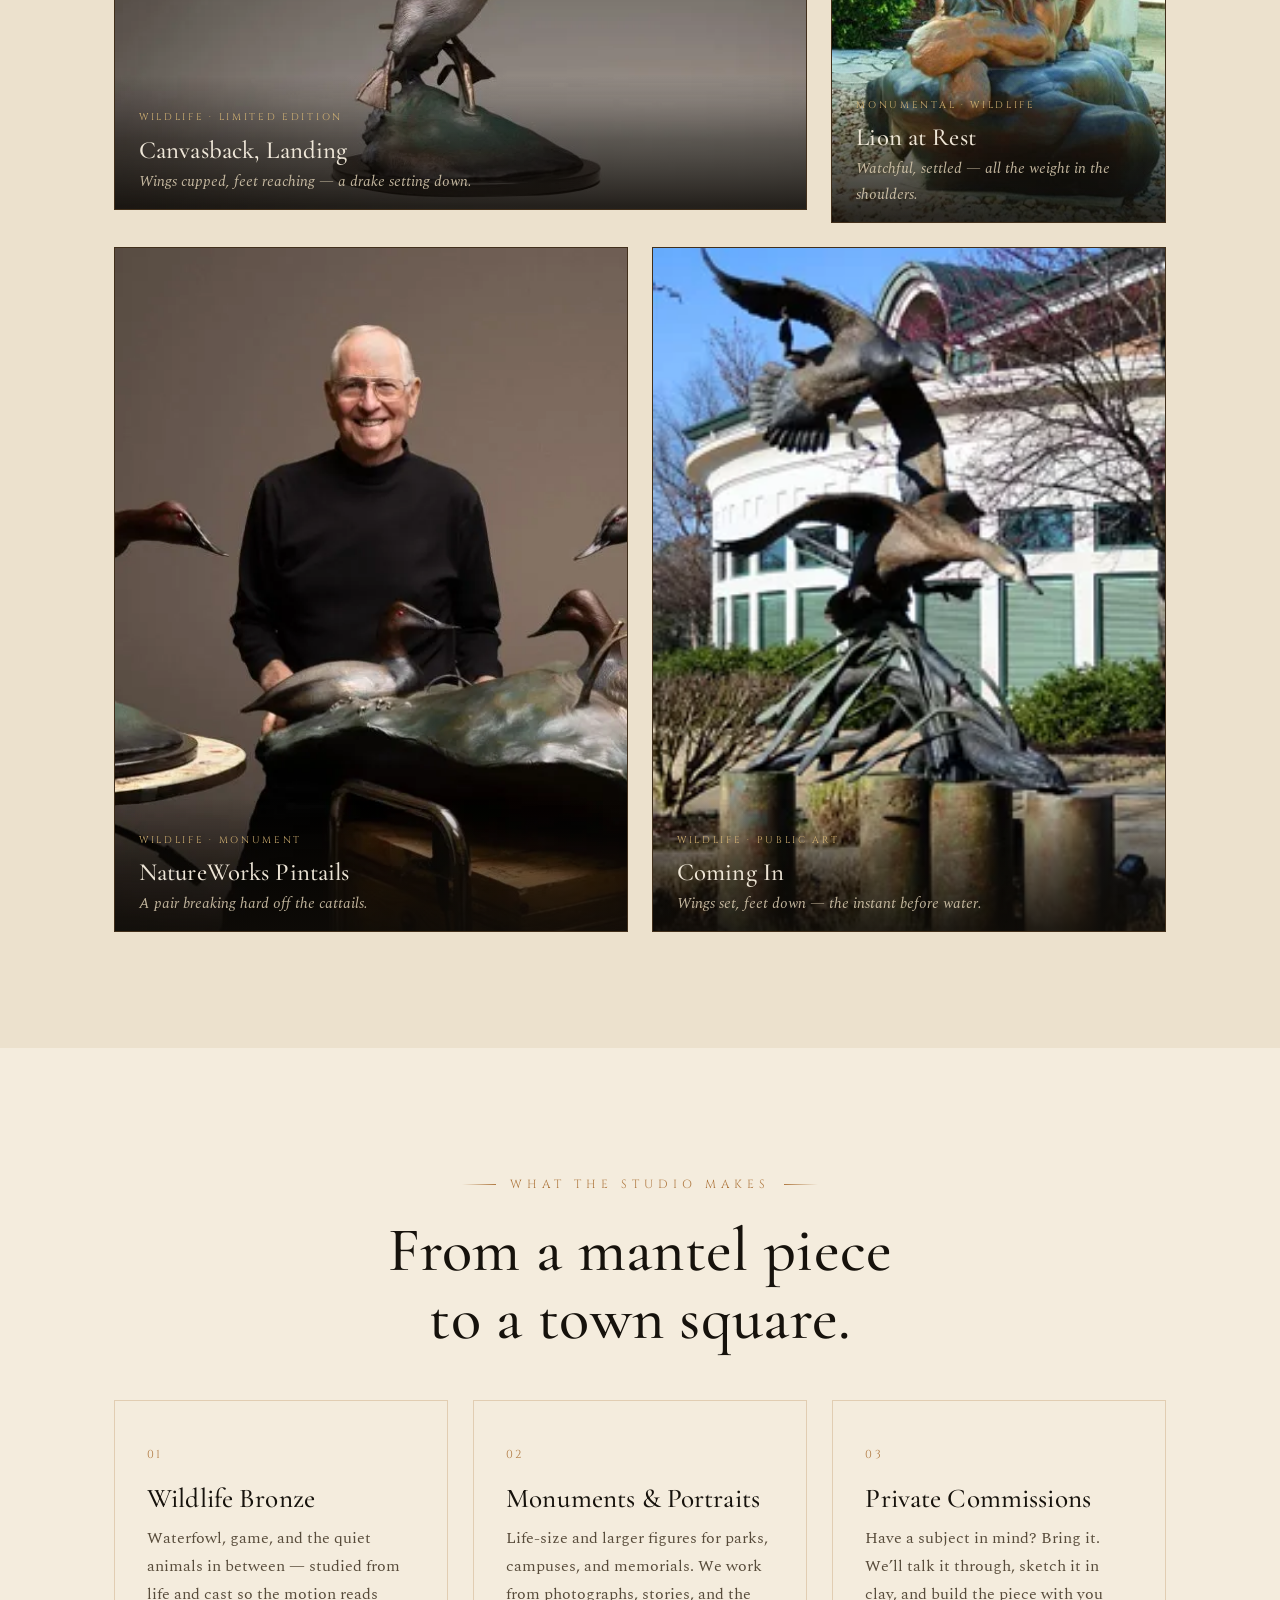
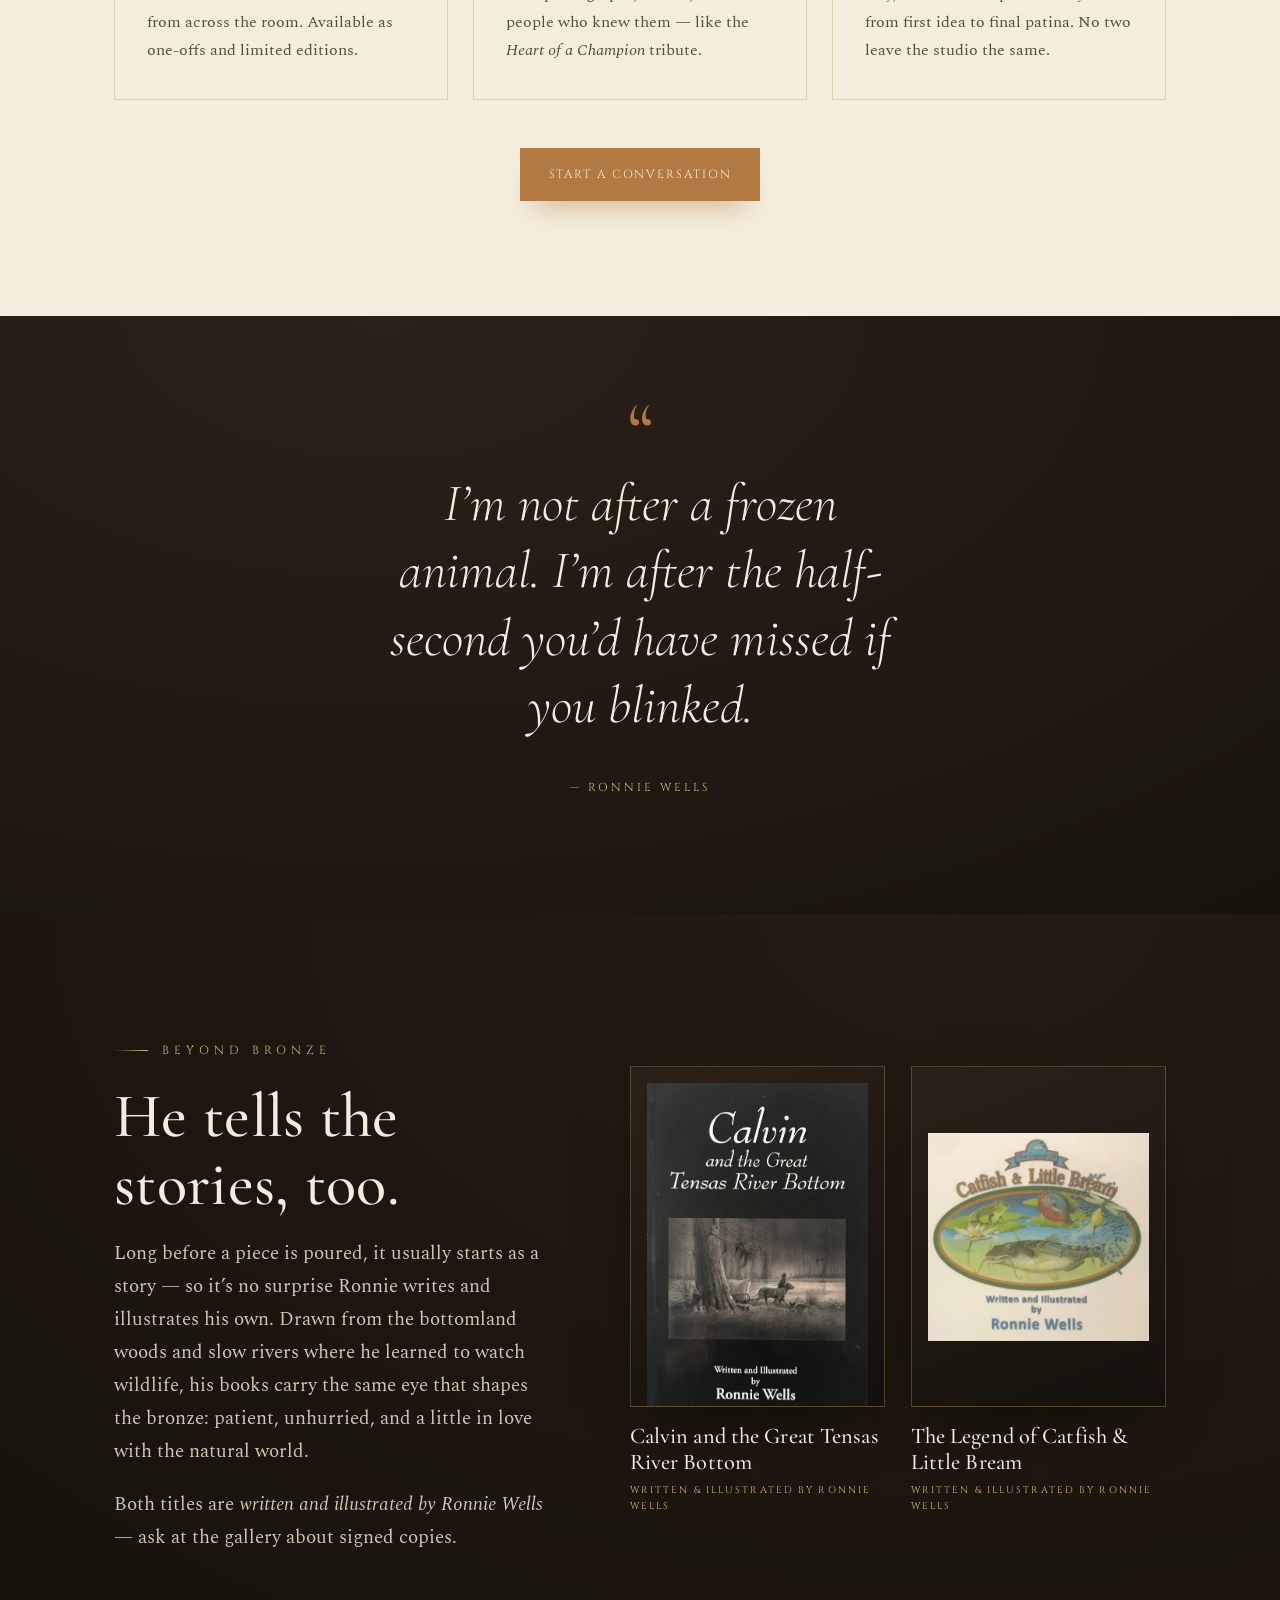
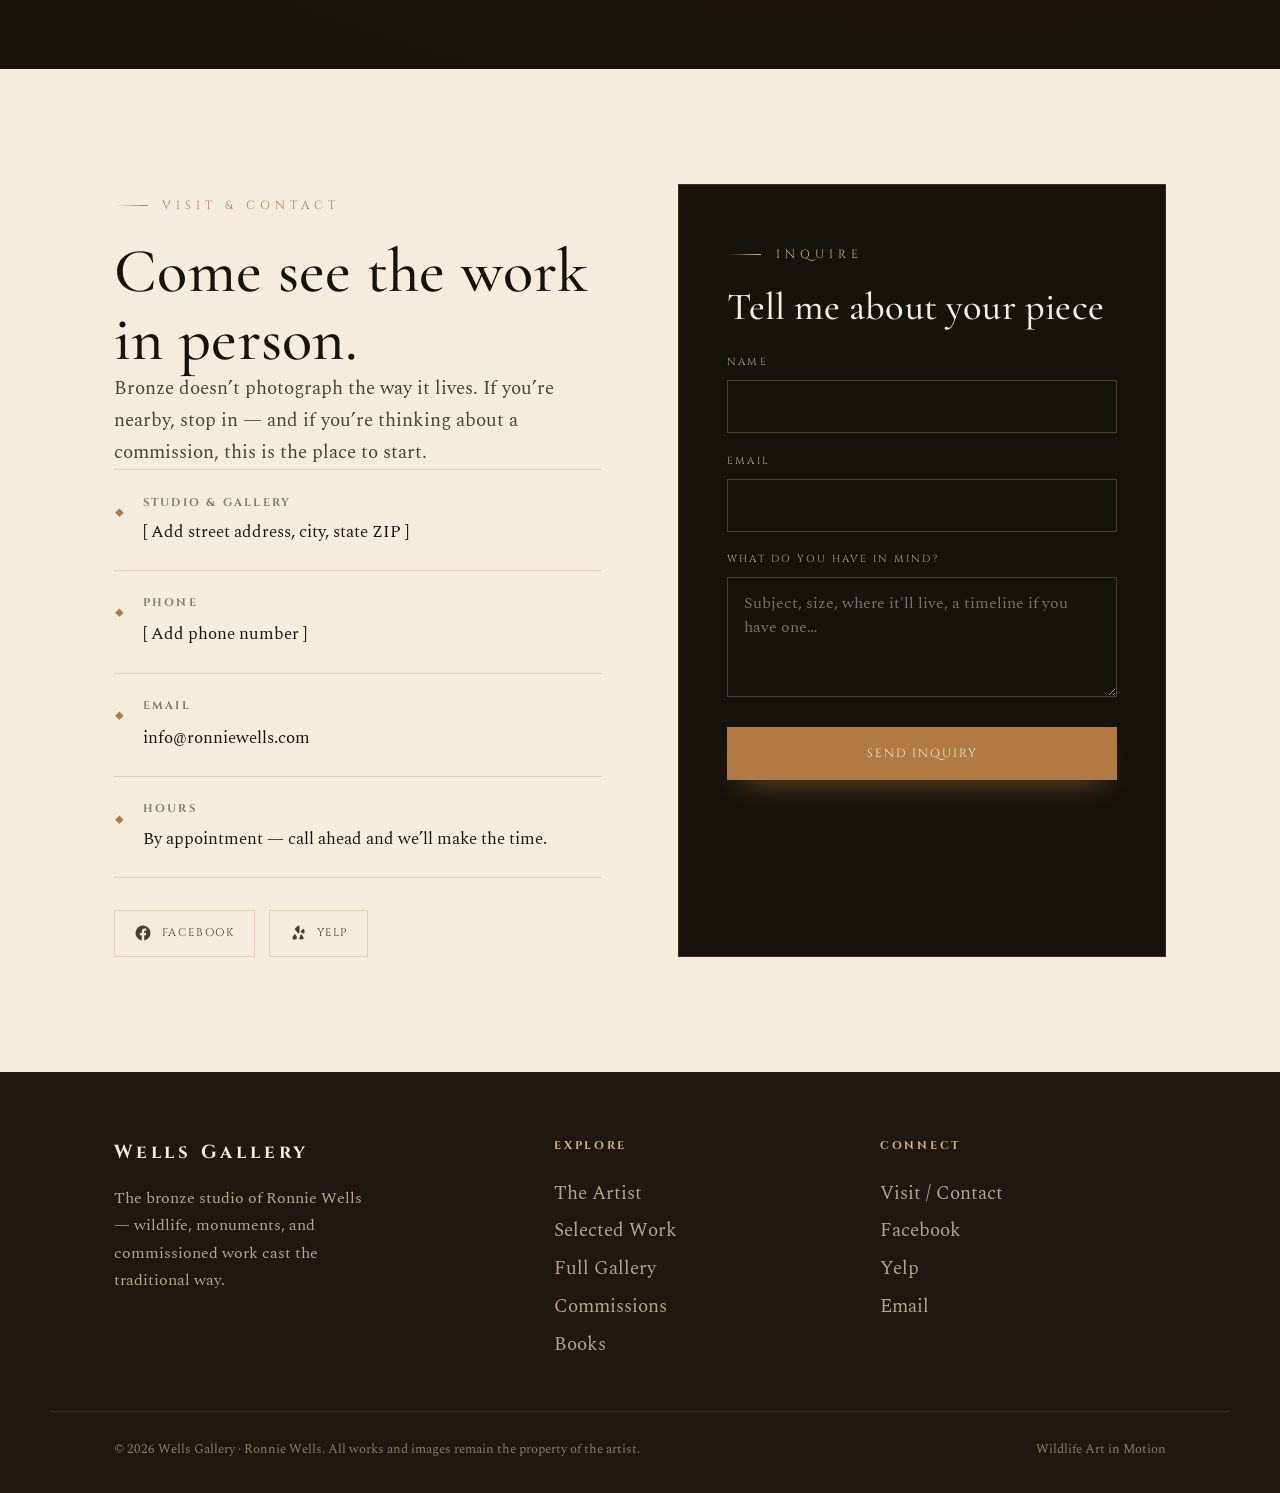
==== commit 9921c7a3: "Wire uploaded photos into the site and add new content - Place all 12 uploaded photos into clean Web" ====
--- a/index.html
+++ b/index.html
@@ -11,9 +11,9 @@
 <meta property="og:title" content="Wells Gallery — Wildlife Art in Motion">
 <meta property="og:description" content="Monumental and wildlife bronze sculpture by Ronnie Wells.">
 <meta property="og:type" content="website">
-<meta property="og:image" content="assets/images/heart-of-a-champion.jpg">
-
-<link rel="icon" href="assets/images/favicon.png">
+<meta property="og:image" content="assets/images/heart-of-a-champion.webp">
+
+<link rel="icon" href="assets/images/logo.webp">
 <link rel="preconnect" href="https://fonts.googleapis.com">
 <link rel="preconnect" href="https://fonts.gstatic.com" crossorigin>
 <!-- Typography: Cinzel (engraved monument caps) · Cormorant Garamond (display) · Spectral (text) -->
@@ -26,8 +26,8 @@
 <header class="site-header">
   <div class="wrap nav">
     <a class="brand" href="index.html" aria-label="Wells Gallery — home">
-      <!-- LOGO: drop the original Wells Gallery logo in as assets/images/logo.png -->
-      <img class="brand__logo" src="assets/images/logo.png" width="120" height="84" alt="Wells Gallery logo — a pintail in flight" data-fallback="logo">
+      <!-- LOGO: drop the original Wells Gallery logo in as assets/images/logo.webp -->
+      <img class="brand__logo" src="assets/images/logo.webp" width="120" height="84" alt="Wells Gallery logo — a pintail in flight" data-fallback="logo">
       <span class="brand__type">
         <span class="brand__name">Wells Gallery</span>
         <span class="brand__tag">Wildlife Art in Motion</span>
@@ -38,6 +38,7 @@
       <a href="#about">The Artist</a>
       <a href="#works">Works</a>
       <a href="#commissions">Commissions</a>
+      <a href="#books">Books</a>
       <a href="gallery.html">Gallery</a>
       <a href="#visit" class="nav__cta">Visit / Contact</a>
     </nav>
@@ -63,7 +64,7 @@
 
     <figure class="hero__figure reveal">
       <!-- Use the NatureWorks pintail monument as the hero, or swap for your favorite -->
-      <img src="assets/images/natureworks-ducks.jpg" width="800" height="1000"
+      <img src="assets/images/natureworks-ducks.webp" width="800" height="1000"
            alt="Two bronze pintails in flight above a stone cairn reading 'NatureWorks Promotes Wildlife Conservation'"
            data-fallback="NatureWorks — pintails in flight">
       <figcaption class="hero__plate">
@@ -87,7 +88,7 @@
 <section class="section" id="about">
   <div class="wrap about__grid">
     <figure class="about__figure reveal">
-      <img src="assets/images/ronnie-wells-portrait.jpg" width="800" height="1000"
+      <img src="assets/images/ronnie-wells-portrait.webp" width="800" height="1000"
            alt="Sculptor Ronnie Wells, portrait" data-fallback="Ronnie Wells — sculptor">
     </figure>
 
@@ -123,9 +124,9 @@
 
     <div class="grid">
       <!-- Each card opens the lightbox; data-* drives the caption -->
-      <a class="card card--wide reveal" data-lightbox="assets/images/gus-mccrae-bench.jpg"
+      <a class="card card--wide reveal" data-lightbox="assets/images/gus-mccrae-bench.webp"
          data-title="The Storyteller" data-meta="Life-size seated bronze · “Uva Uvam Vivendo Varia Fit”">
-        <img src="assets/images/gus-mccrae-bench.jpg" width="1280" height="800"
+        <img src="assets/images/gus-mccrae-bench.webp" width="1280" height="800"
              alt="Life-size bronze of a seated cowboy on a bench, mid-gesture, boots and spurs crossed"
              data-fallback="The Storyteller — seated bronze">
         <span class="card__view">↗</span>
@@ -136,9 +137,9 @@
         </div>
       </a>
 
-      <a class="card card--tall reveal" data-lightbox="assets/images/heart-of-a-champion.jpg"
+      <a class="card card--tall reveal" data-lightbox="assets/images/heart-of-a-champion.webp"
          data-title="Heart of a Champion" data-meta="Monument to Charles Eugene “Gene” Campbell, 1931–2004">
-        <img src="assets/images/heart-of-a-champion.jpg" width="600" height="800"
+        <img src="assets/images/heart-of-a-champion.webp" width="600" height="800"
              alt="Bronze monument of Gene Campbell standing, gesturing, on an inscribed granite base"
              data-fallback="Heart of a Champion">
         <span class="card__view">↗</span>
@@ -149,9 +150,22 @@
         </div>
       </a>
 
-      <a class="card card--std reveal" data-lightbox="assets/images/lion.jpg"
+      <a class="card card--wide reveal" data-lightbox="assets/images/canvasback.webp"
+         data-title="Canvasback, Landing" data-meta="Wildlife bronze · limited edition">
+        <img src="assets/images/canvasback.webp" width="1280" height="800"
+             alt="Bronze canvasback drake with wings spread, settling onto a patinated water base"
+             data-fallback="Canvasback, Landing">
+        <span class="card__view">↗</span>
+        <div class="card__body">
+          <span class="card__kicker">Wildlife · Limited Edition</span>
+          <h3 class="card__title">Canvasback, Landing</h3>
+          <p class="card__meta">Wings cupped, feet reaching — a drake setting down.</p>
+        </div>
+      </a>
+
+      <a class="card card--tall reveal" data-lightbox="assets/images/lion.webp"
          data-title="Lion at Rest" data-meta="Monumental bronze · entry guardian">
-        <img src="assets/images/lion.jpg" width="600" height="750"
+        <img src="assets/images/lion.webp" width="600" height="800"
              alt="Bronze lion seated atop a rock, one paw forward, at a stone building entrance"
              data-fallback="Lion at Rest">
         <span class="card__view">↗</span>
@@ -162,9 +176,22 @@
         </div>
       </a>
 
-      <a class="card card--half reveal" data-lightbox="assets/images/flying-geese-monument.jpg"
+      <a class="card card--p3 reveal" data-lightbox="assets/images/natureworks-ducks.webp"
+         data-title="NatureWorks Pintails" data-meta="Stone &amp; bronze · “Promotes Wildlife Conservation”">
+        <img src="assets/images/natureworks-ducks.webp" width="600" height="800"
+             alt="Two bronze pintails in flight above a stacked-stone cairn with a NatureWorks plaque"
+             data-fallback="NatureWorks Pintails">
+        <span class="card__view">↗</span>
+        <div class="card__body">
+          <span class="card__kicker">Wildlife · Monument</span>
+          <h3 class="card__title">NatureWorks Pintails</h3>
+          <p class="card__meta">A pair breaking hard off the cattails.</p>
+        </div>
+      </a>
+
+      <a class="card card--p3 reveal" data-lightbox="assets/images/flying-geese-monument.webp"
          data-title="Coming In" data-meta="Waterfowl group · architectural installation">
-        <img src="assets/images/flying-geese-monument.jpg" width="750" height="600"
+        <img src="assets/images/flying-geese-monument.webp" width="600" height="800"
              alt="Bronze waterfowl in flight mounted on bronze reeds outside a rotunda building"
              data-fallback="Coming In — waterfowl">
         <span class="card__view">↗</span>
@@ -172,19 +199,6 @@
           <span class="card__kicker">Wildlife · Public Art</span>
           <h3 class="card__title">Coming In</h3>
           <p class="card__meta">Wings set, feet down — the instant before water.</p>
-        </div>
-      </a>
-
-      <a class="card card--half reveal" data-lightbox="assets/images/natureworks-ducks.jpg"
-         data-title="NatureWorks Pintails" data-meta="Stone &amp; bronze · “Promotes Wildlife Conservation”">
-        <img src="assets/images/natureworks-ducks.jpg" width="750" height="600"
-             alt="Two bronze pintails in flight above a stacked-stone cairn with a NatureWorks plaque"
-             data-fallback="NatureWorks Pintails">
-        <span class="card__view">↗</span>
-        <div class="card__body">
-          <span class="card__kicker">Wildlife · Monument</span>
-          <h3 class="card__title">NatureWorks Pintails</h3>
-          <p class="card__meta">A pair breaking hard off the cattails.</p>
         </div>
       </a>
     </div>
@@ -230,6 +244,42 @@
   </div>
 </section>
 
+<!-- ================= BEYOND BRONZE / BOOKS ================= -->
+<section class="section books" id="books">
+  <div class="wrap books__grid">
+    <div class="books__intro reveal">
+      <span class="eyebrow">Beyond Bronze</span>
+      <h2 class="h-lg">He tells the stories, too.</h2>
+      <p>Long before a piece is poured, it usually starts as a story — so it’s no surprise Ronnie writes and illustrates his own. Drawn from the bottomland woods and slow rivers where he learned to watch wildlife, his books carry the same eye that shapes the bronze: patient, unhurried, and a little in love with the natural world.</p>
+      <p>Both titles are <em>written and illustrated by Ronnie Wells</em> — ask at the gallery about signed copies.</p>
+    </div>
+
+    <div class="books__row reveal">
+      <a class="book" data-lightbox="assets/images/book-calvin.webp"
+         data-title="Calvin and the Great Tensas River Bottom" data-meta="Written &amp; illustrated by Ronnie Wells">
+        <div class="book__cover">
+          <img src="assets/images/book-calvin.webp" width="560" height="840"
+               alt="Cover of ‘Calvin and the Great Tensas River Bottom’ by Ronnie Wells"
+               data-fallback="Calvin and the Great Tensas River Bottom">
+        </div>
+        <h3>Calvin and the Great Tensas River Bottom</h3>
+        <span>Written &amp; Illustrated by Ronnie Wells</span>
+      </a>
+
+      <a class="book" data-lightbox="assets/images/book-catfish-bream.webp"
+         data-title="The Legend of Catfish &amp; Little Bream" data-meta="Written &amp; illustrated by Ronnie Wells">
+        <div class="book__cover">
+          <img src="assets/images/book-catfish-bream.webp" width="560" height="840"
+               alt="Cover of ‘The Legend of Catfish &amp; Little Bream’ by Ronnie Wells"
+               data-fallback="The Legend of Catfish &amp; Little Bream">
+        </div>
+        <h3>The Legend of Catfish &amp; Little Bream</h3>
+        <span>Written &amp; Illustrated by Ronnie Wells</span>
+      </a>
+    </div>
+  </div>
+</section>
+
 <!-- ================= VISIT / CONTACT ================= -->
 <section class="section" id="visit">
   <div class="wrap visit__grid">
@@ -308,7 +358,8 @@
       <a href="#about">The Artist</a><br>
       <a href="#works">Selected Work</a><br>
       <a href="gallery.html">Full Gallery</a><br>
-      <a href="#commissions">Commissions</a>
+      <a href="#commissions">Commissions</a><br>
+      <a href="#books">Books</a>
     </div>
     <div>
       <h4>Connect</h4>
--- a/assets/css/style.css
+++ b/assets/css/style.css
@@ -265,6 +265,29 @@
 .card--tall { grid-column: span 2; aspect-ratio: 3/4; }
 .card--std  { grid-column: span 2; aspect-ratio: 4/5; }
 .card--half { grid-column: span 3; aspect-ratio: 5/4; }
+.card--p3   { grid-column: span 3; aspect-ratio: 3/4; }
+
+/* ============================================================
+   BEYOND BRONZE — BOOKS / AUTHOR
+   ============================================================ */
+.books { background: radial-gradient(120% 130% at 75% 0%, #241b12, var(--ink)); color: var(--cream); }
+.books__grid { display: grid; grid-template-columns: 0.9fr 1.1fr; gap: clamp(2.5rem, 6vw, 5rem); align-items: center; }
+.books__intro .eyebrow { color: var(--gold); }
+.books__intro .eyebrow::before { background: linear-gradient(90deg, transparent, var(--gold)); }
+.books__intro h2 { color: var(--cream); }
+.books__intro p { color: #d3c7b1; margin-top: 1.2rem; }
+.books__row { display: grid; grid-template-columns: 1fr 1fr; gap: 1.6rem; }
+.book { cursor: pointer; }
+.book__cover {
+  border: 1px solid rgba(216,182,117,.28); box-shadow: var(--shadow);
+  overflow: hidden; aspect-ratio: 3/4; padding: 1rem;
+  background: linear-gradient(160deg, #2b2118, #14110c);
+  display: grid; place-items: center;
+}
+.book__cover img { max-width: 100%; max-height: 100%; width: auto; object-fit: contain; transition: transform .8s cubic-bezier(.2,.8,.2,1); }
+.book:hover .book__cover img { transform: scale(1.05); }
+.book h3 { font-family: var(--serif); font-size: 1.4rem; color: var(--cream); margin-top: 1rem; line-height: 1.15; }
+.book span { display: block; font-family: var(--display); font-size: .6rem; letter-spacing: .22em; text-transform: uppercase; color: var(--gold); margin-top: .5rem; }
 
 /* ============================================================
    DISCIPLINES / WHAT HE MAKES
@@ -386,8 +409,9 @@
   .footer__grid { grid-template-columns: 1fr 1fr; }
   .grid { grid-template-columns: repeat(4, 1fr); }
   .card--wide { grid-column: span 4; }
-  .card--half { grid-column: span 2; }
+  .card--half, .card--p3 { grid-column: span 2; }
   .card--tall, .card--std { grid-column: span 2; }
+  .books__grid { grid-template-columns: 1fr; }
 }
 @media (max-width: 760px) {
   .nav__links {
@@ -405,7 +429,8 @@
   .stats { gap: 1.6rem; }
   .footer__grid { grid-template-columns: 1fr; }
   .grid { grid-template-columns: repeat(2, 1fr); }
-  .card--wide, .card--half, .card--tall, .card--std { grid-column: span 2; aspect-ratio: 4/3; }
+  .card--wide, .card--half, .card--tall, .card--std, .card--p3 { grid-column: span 2; aspect-ratio: 4/3; }
+  .books__row { gap: 1rem; }
   .footer__bottom { flex-direction: column; }
 }
 @media (prefers-reduced-motion: reduce) {
